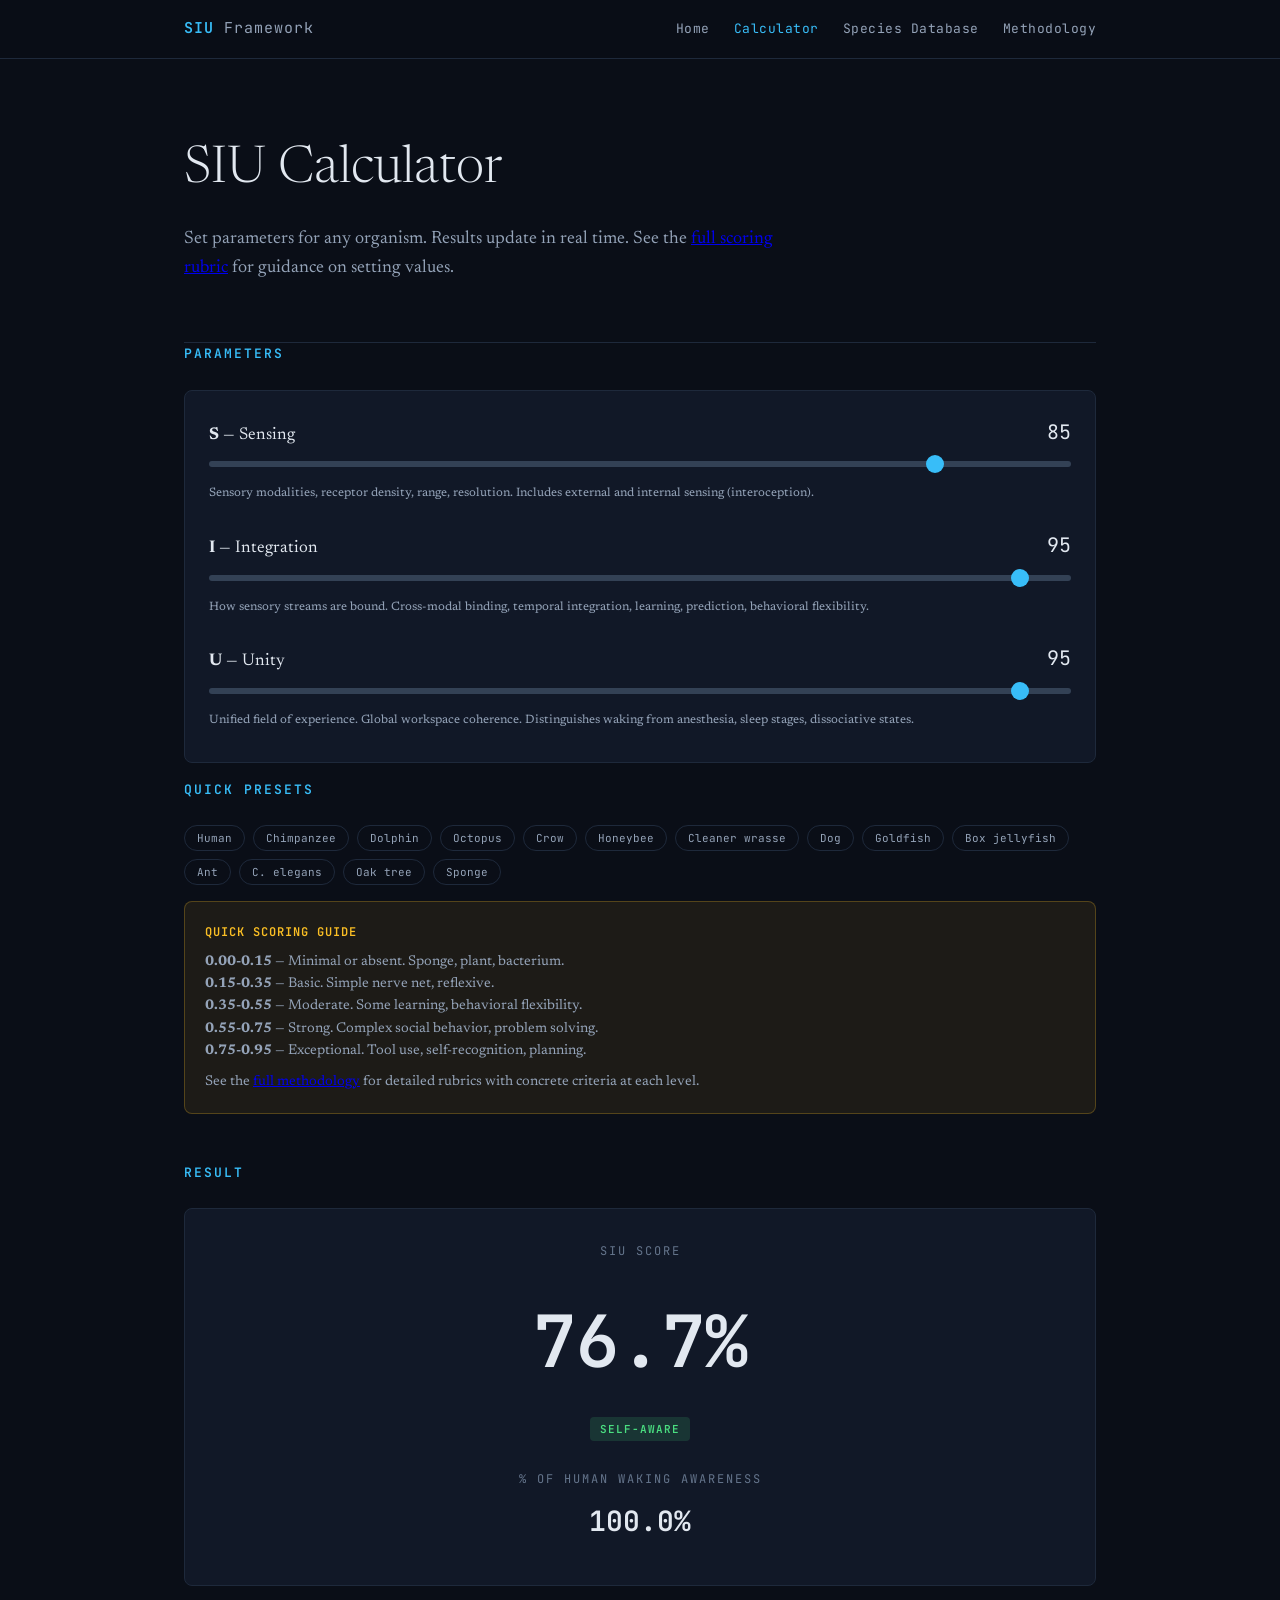
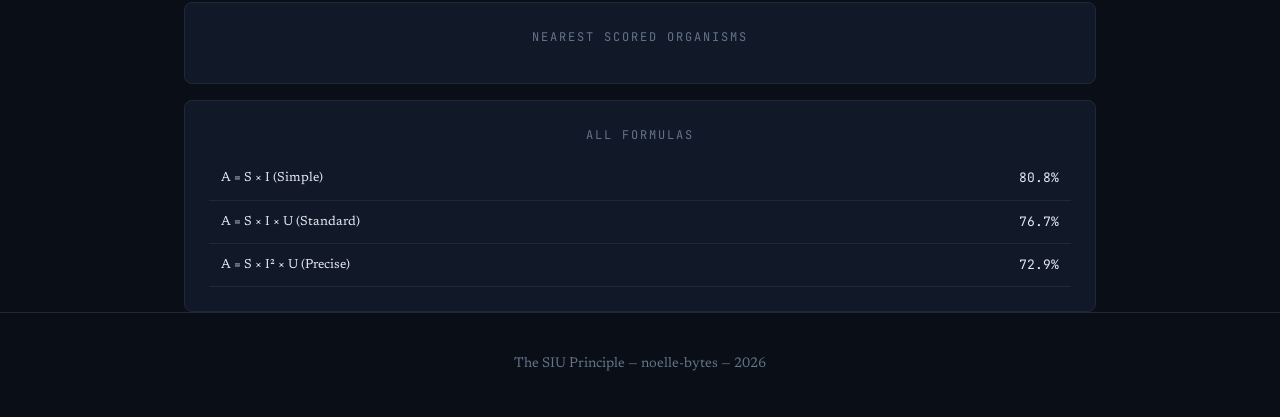
==== calculator.html @ 7f94a989 "Add files via upload" ====
<!DOCTYPE html>
<html lang="en">
<head>
  <meta charset="UTF-8">
  <meta name="viewport" content="width=device-width, initial-scale=1.0">
  <title>SIU Calculator</title>
  <meta name="description" content="Interactive SIU awareness calculator. Set Sensing, Integration, and Unity values to score any organism's awareness.">
  <link rel="stylesheet" href="style.css">
  <link rel="manifest" href="manifest.json">
  <meta name="theme-color" content="#0a0a0f">
  <link rel="apple-touch-icon" href="icons/icon-192.png">
  <meta name="apple-mobile-web-app-capable" content="yes">
</head>
<body>

<nav>
  <div class="container">
    <a href="index.html" class="logo">SIU <span>Framework</span></a>
    <div class="links">
      <a href="index.html">Home</a>
      <a href="calculator.html" class="active">Calculator</a>
      <a href="species.html">Species Database</a>
      <a href="methodology.html">Methodology</a>
    </div>
  </div>
</nav>

<div class="container">

  <div class="hero">
    <h1>SIU Calculator</h1>
    <p class="subtitle">Set parameters for any organism. Results update in real time. See the <a href="methodology.html">full scoring rubric</a> for guidance on setting values.</p>
  </div>

  <div style="display: grid; grid-template-columns: 1fr; gap: 24px;">

    <div>
      <h2>Parameters</h2>
      <div class="card">
        <div style="margin-bottom: 24px;">
          <div style="display: flex; justify-content: space-between; align-items: baseline;">
            <label><strong>S</strong> &mdash; Sensing</label>
            <span style="font-family: var(--mono); font-size: 20px;" id="s-val">85</span>
          </div>
          <input type="range" id="s-slider" min="0" max="100" value="85" style="width:100%; margin-top: 8px;">
          <p style="font-size: 12px; color: var(--text-dim); margin-top: 4px;">Sensory modalities, receptor density, range, resolution. Includes external and internal sensing (interoception).</p>
        </div>

        <div style="margin-bottom: 24px;">
          <div style="display: flex; justify-content: space-between; align-items: baseline;">
            <label><strong>I</strong> &mdash; Integration</label>
            <span style="font-family: var(--mono); font-size: 20px;" id="i-val">95</span>
          </div>
          <input type="range" id="i-slider" min="0" max="100" value="95" style="width:100%; margin-top: 8px;">
          <p style="font-size: 12px; color: var(--text-dim); margin-top: 4px;">How sensory streams are bound. Cross-modal binding, temporal integration, learning, prediction, behavioral flexibility.</p>
        </div>

        <div style="margin-bottom: 8px;">
          <div style="display: flex; justify-content: space-between; align-items: baseline;">
            <label><strong>U</strong> &mdash; Unity</label>
            <span style="font-family: var(--mono); font-size: 20px;" id="u-val">95</span>
          </div>
          <input type="range" id="u-slider" min="0" max="100" value="95" style="width:100%; margin-top: 8px;">
          <p style="font-size: 12px; color: var(--text-dim); margin-top: 4px;">Unified field of experience. Global workspace coherence. Distinguishes waking from anesthesia, sleep stages, dissociative states.</p>
        </div>
      </div>

      <div style="margin-top: 16px;">
        <h2>Quick Presets</h2>
        <div class="filter-row" id="presets"></div>
      </div>

      <div class="caveat" style="margin-top: 16px;">
        <div class="caveat-title">Quick Scoring Guide</div>
        <p><strong>0.00-0.15</strong> &mdash; Minimal or absent. Sponge, plant, bacterium.<br>
        <strong>0.15-0.35</strong> &mdash; Basic. Simple nerve net, reflexive.<br>
        <strong>0.35-0.55</strong> &mdash; Moderate. Some learning, behavioral flexibility.<br>
        <strong>0.55-0.75</strong> &mdash; Strong. Complex social behavior, problem solving.<br>
        <strong>0.75-0.95</strong> &mdash; Exceptional. Tool use, self-recognition, planning.</p>
        <p style="margin-top: 8px;">See the <a href="methodology.html">full methodology</a> for detailed rubrics with concrete criteria at each level.</p>
      </div>
    </div>

    <div style="min-width: 0;">
      <h2>Result</h2>
      <div class="card" style="text-align: center; padding: 32px 24px;">
        <div class="result-label">SIU Score</div>
        <div class="result-big" id="result-score">76.7%</div>
        <div id="result-tier" style="margin: 12px 0 24px;">
          <span class="tier-badge tier-selfaware">Self-Aware</span>
        </div>
        <div class="result-label">% of Human Waking Awareness</div>
        <div style="font-family: var(--mono); font-size: 28px; font-weight: 600; margin: 8px 0;" id="result-pct-human">100.0%</div>
      </div>

      <div class="card" style="margin-top: 16px;">
        <div class="result-label" style="margin-bottom: 12px;">Nearest Scored Organisms</div>
        <div id="nearest-organisms" style="font-size: 14px; color: var(--text-dim);"></div>
      </div>

      <div class="card" style="margin-top: 16px;">
        <div class="result-label" style="margin-bottom: 12px;">All Formulas</div>
        <table id="formula-table" style="font-size: 13px;">
          <tr><td>A = S &times; I (Simple)</td><td class="num" id="f-si">--</td></tr>
          <tr><td>A = S &times; I &times; U (Standard)</td><td class="num" id="f-siu">--</td></tr>
          <tr><td>A = S &times; I&sup2; &times; U (Precise)</td><td class="num" id="f-precise">--</td></tr>
        </table>
      </div>
    </div>
  </div>

</div>

<footer>
  <div class="container">
    <p>The SIU Principle &mdash; noelle-bytes &mdash; 2026</p>
  </div>
</footer>

<script src="species-data.js"></script>
<script>
const H_SIU = 0.85 * 0.95 * 0.95;

const presets = [
  {name: "Human", s:85, i:95, u:95},
  {name: "Chimpanzee", s:80, i:90, u:90},
  {name: "Dolphin", s:75, i:88, u:88},
  {name: "Octopus", s:80, i:72, u:82},
  {name: "Crow", s:70, i:75, u:78},
  {name: "Honeybee", s:70, i:70, u:75},
  {name: "Cleaner wrasse", s:65, i:55, u:58},
  {name: "Dog", s:75, i:72, u:75},
  {name: "Goldfish", s:50, i:38, u:35},
  {name: "Box jellyfish", s:90, i:15, u:25},
  {name: "Ant", s:65, i:70, u:80},
  {name: "C. elegans", s:40, i:50, u:55},
  {name: "Oak tree", s:22, i:5, u:8},
  {name: "Sponge", s:10, i:3, u:5},
];

function getTier(pctHuman) {
  if (pctHuman >= 50) return {name: "Self-Aware", cls: "tier-selfaware"};
  if (pctHuman >= 18) return {name: "Conscious", cls: "tier-conscious"};
  if (pctHuman >= 5) return {name: "Subconscious", cls: "tier-subconscious"};
  if (pctHuman >= 1) return {name: "Reactive", cls: "tier-reactive"};
  return {name: "Minimal", cls: "tier-minimal"};
}

function update() {
  const s = parseInt(document.getElementById('s-slider').value) / 100;
  const i = parseInt(document.getElementById('i-slider').value) / 100;
  const u = parseInt(document.getElementById('u-slider').value) / 100;

  document.getElementById('s-val').textContent = Math.round(s * 100);
  document.getElementById('i-val').textContent = Math.round(i * 100);
  document.getElementById('u-val').textContent = Math.round(u * 100);

  const si = s * i;
  const siu = s * i * u;
  const precise = s * i * i * u;

  const pctHuman = (siu / H_SIU) * 100;

  document.getElementById('result-score').textContent = (siu * 100).toFixed(1) + '%';
  document.getElementById('result-pct-human').textContent = pctHuman.toFixed(1) + '%';

  const tier = getTier(pctHuman);
  document.getElementById('result-tier').innerHTML =
    `<span class="tier-badge ${tier.cls}">${tier.name}</span>`;

  document.getElementById('f-si').textContent = (si * 100).toFixed(1) + '%';
  document.getElementById('f-siu').textContent = (siu * 100).toFixed(1) + '%';
  document.getElementById('f-precise').textContent = (precise * 100).toFixed(1) + '%';

  // Nearest organisms from database
  if (typeof SPECIES !== 'undefined') {
    const scored = SPECIES.map(sp => {
      const spSiu = (sp.S / 100) * (sp.I / 100) * (sp.U / 100);
      return { name: sp.name, siu: spSiu, diff: Math.abs(spSiu - siu) };
    }).sort((a, b) => a.diff - b.diff).slice(0, 5);

    document.getElementById('nearest-organisms').innerHTML = scored.map(sp => {
      const spPct = ((sp.siu / H_SIU) * 100).toFixed(1);
      const spTier = getTier(parseFloat(spPct));
      return `<div style="margin-bottom: 6px;">
        <strong>${sp.name}</strong>
        <span style="float: right; font-family: var(--mono); font-size: 12px;">${spPct}% <span class="tier-badge ${spTier.cls}" style="font-size: 9px; padding: 1px 6px;">${spTier.name}</span></span>
      </div>`;
    }).join('');
  }
}

// Preset buttons
const presetsEl = document.getElementById('presets');
presets.forEach(p => {
  const btn = document.createElement('button');
  btn.className = 'chip';
  btn.textContent = p.name;
  btn.onclick = () => {
    document.getElementById('s-slider').value = p.s;
    document.getElementById('i-slider').value = p.i;
    document.getElementById('u-slider').value = p.u;
    update();
    document.querySelectorAll('.chip').forEach(c => c.classList.remove('active'));
    btn.classList.add('active');
  };
  presetsEl.appendChild(btn);
});

// Listeners
['s-slider', 'i-slider', 'u-slider'].forEach(id => {
  document.getElementById(id).addEventListener('input', () => {
    document.querySelectorAll('.chip').forEach(c => c.classList.remove('active'));
    update();
  });
});

update();
</script>

<script>
if ('serviceWorker' in navigator) {
  navigator.serviceWorker.register('/sw.js')
    .then(() => console.log('SIU offline ready'))
    .catch(err => console.log('SW error:', err));
}
</script>
</body>
</html>
---- style.css ----
@import url('https://fonts.googleapis.com/css2?family=JetBrains+Mono:wght@400;600&family=Newsreader:ital,wght@0,300;0,400;0,600;1,300;1,400&display=swap');

:root {
  --bg: #0a0e17;
  --bg-card: #111827;
  --bg-card-hover: #1a2332;
  --border: #1e293b;
  --border-accent: #334155;
  --text: #e2e8f0;
  --text-dim: #94a3b8;
  --text-muted: #64748b;
  --accent: #38bdf8;
  --accent-dim: #0c4a6e;
  --tier-selfaware: #4ade80;
  --tier-conscious: #a3e635;
  --tier-subconscious: #fbbf24;
  --tier-reactive: #fb923c;
  --tier-minimal: #f87171;
  --mono: 'JetBrains Mono', monospace;
  --serif: 'Newsreader', Georgia, serif;
}

* { margin: 0; padding: 0; box-sizing: border-box; }

body {
  background: var(--bg);
  color: var(--text);
  font-family: var(--serif);
  font-size: 17px;
  line-height: 1.7;
  min-height: 100vh;
}

.container { max-width: 960px; margin: 0 auto; padding: 0 24px; }
.wide-container { max-width: 1200px; margin: 0 auto; padding: 0 24px; }

/* NAV */
nav {
  border-bottom: 1px solid var(--border);
  padding: 16px 0;
  position: sticky; top: 0;
  background: rgba(10, 14, 23, 0.92);
  backdrop-filter: blur(12px);
  z-index: 100;
}
nav .container {
  display: flex; align-items: center; justify-content: space-between;
  flex-wrap: wrap; gap: 12px;
}
nav .logo {
  font-family: var(--mono); font-size: 15px; font-weight: 600;
  color: var(--accent); text-decoration: none; letter-spacing: 1px;
}
nav .logo span { color: var(--text-dim); font-weight: 400; }
nav .links { display: flex; gap: 24px; flex-wrap: wrap; }
nav .links a {
  font-family: var(--mono); font-size: 13px; color: var(--text-dim);
  text-decoration: none; letter-spacing: 0.5px;
  transition: color 0.2s;
}
nav .links a:hover, nav .links a.active { color: var(--accent); }

/* HERO */
.hero {
  padding: 80px 0 60px;
  border-bottom: 1px solid var(--border);
}
.hero h1 {
  font-family: var(--serif); font-size: clamp(32px, 5vw, 52px);
  font-weight: 300; line-height: 1.2; margin-bottom: 24px;
  color: var(--text);
}
.hero h1 em { font-style: italic; color: var(--accent); font-weight: 400; }
.hero .subtitle {
  font-size: 18px; color: var(--text-dim); max-width: 600px;
  line-height: 1.6;
}

/* SECTIONS */
section { padding: 60px 0; border-bottom: 1px solid var(--border); }
section:last-of-type { border-bottom: none; }
h2 {
  font-family: var(--mono); font-size: 13px; font-weight: 600;
  text-transform: uppercase; letter-spacing: 2px;
  color: var(--accent); margin-bottom: 24px;
}
h3 {
  font-family: var(--serif); font-size: 24px; font-weight: 400;
  margin-bottom: 16px;
}

/* CARDS */
.card {
  background: var(--bg-card); border: 1px solid var(--border);
  border-radius: 8px; padding: 24px;
  transition: border-color 0.2s, background 0.2s;
}
.card:hover { border-color: var(--border-accent); background: var(--bg-card-hover); }

.card-grid {
  display: grid; grid-template-columns: repeat(auto-fit, minmax(280px, 1fr));
  gap: 16px;
}

/* FORMULA DISPLAY */
.formula-display {
  font-family: var(--mono); font-size: clamp(20px, 4vw, 36px);
  text-align: center; padding: 32px;
  background: var(--bg-card); border: 1px solid var(--border);
  border-radius: 8px; margin: 24px 0;
  color: var(--accent); letter-spacing: 2px;
}

/* TIER BADGES */
.tier-badge {
  display: inline-block; padding: 3px 10px; border-radius: 4px;
  font-family: var(--mono); font-size: 11px; font-weight: 600;
  text-transform: uppercase; letter-spacing: 1px;
}
.tier-selfaware { background: rgba(74,222,128,0.15); color: var(--tier-selfaware); }
.tier-conscious { background: rgba(163,230,53,0.15); color: var(--tier-conscious); }
.tier-subconscious { background: rgba(251,191,36,0.15); color: var(--tier-subconscious); }
.tier-reactive { background: rgba(251,146,60,0.15); color: var(--tier-reactive); }
.tier-minimal { background: rgba(248,113,113,0.15); color: var(--tier-minimal); }

/* TABLES */
table {
  width: 100%; border-collapse: collapse;
  font-size: 14px;
}
th {
  font-family: var(--mono); font-size: 11px; font-weight: 600;
  text-transform: uppercase; letter-spacing: 1px;
  color: var(--text-muted); text-align: left;
  padding: 10px 12px; border-bottom: 2px solid var(--border-accent);
  position: sticky; top: 60px; background: var(--bg);
}
td {
  padding: 10px 12px; border-bottom: 1px solid var(--border);
  vertical-align: middle;
}
tr:hover td { background: rgba(56, 189, 248, 0.03); }
.num { font-family: var(--mono); font-size: 13px; text-align: right; }

/* INPUTS */
input[type="range"] {
  -webkit-appearance: none; width: 100%; height: 6px;
  background: var(--border-accent); border-radius: 3px; outline: none;
}
input[type="range"]::-webkit-slider-thumb {
  -webkit-appearance: none; width: 18px; height: 18px;
  background: var(--accent); border-radius: 50%; cursor: pointer;
}
input[type="range"]::-moz-range-thumb {
  width: 18px; height: 18px;
  background: var(--accent); border-radius: 50%; cursor: pointer; border: none;
}
.slider-row {
  display: flex; align-items: center; gap: 16px; margin-bottom: 20px;
}
.slider-label {
  font-family: var(--mono); font-size: 14px; font-weight: 600;
  min-width: 24px; color: var(--accent);
}
.slider-value {
  font-family: var(--mono); font-size: 18px; font-weight: 600;
  min-width: 48px; text-align: right; color: var(--text);
}
.slider-desc {
  font-size: 13px; color: var(--text-dim); margin-top: -12px;
  margin-bottom: 20px; padding-left: 40px;
}

/* RESULTS */
.result-big {
  font-family: var(--mono); font-size: clamp(40px, 8vw, 72px);
  font-weight: 600; text-align: center;
  margin: 20px 0 8px;
}
.result-label {
  font-family: var(--mono); font-size: 12px; text-align: center;
  color: var(--text-muted); text-transform: uppercase; letter-spacing: 2px;
}

/* SEARCH */
.search-box {
  width: 100%; padding: 12px 16px;
  background: var(--bg-card); border: 1px solid var(--border);
  border-radius: 6px; color: var(--text);
  font-family: var(--mono); font-size: 14px;
  outline: none; transition: border-color 0.2s;
}
.search-box:focus { border-color: var(--accent); }
.search-box::placeholder { color: var(--text-muted); }

/* FILTER CHIPS */
.filter-row { display: flex; gap: 8px; flex-wrap: wrap; margin: 16px 0; }
.chip {
  font-family: var(--mono); font-size: 11px; padding: 5px 12px;
  border: 1px solid var(--border); border-radius: 20px;
  color: var(--text-dim); cursor: pointer;
  transition: all 0.2s; background: transparent;
}
.chip:hover { border-color: var(--accent); color: var(--accent); }
.chip.active { background: var(--accent-dim); border-color: var(--accent); color: var(--accent); }

/* CAVEAT BOX */
.caveat {
  background: rgba(251, 191, 36, 0.08);
  border: 1px solid rgba(251, 191, 36, 0.25);
  border-radius: 8px; padding: 20px;
  margin: 24px 0;
}
.caveat-title {
  font-family: var(--mono); font-size: 12px; font-weight: 600;
  color: #fbbf24; text-transform: uppercase; letter-spacing: 1px;
  margin-bottom: 8px;
}
.caveat p { font-size: 14px; color: var(--text-dim); line-height: 1.6; }

/* PREDICTION BADGE */
.prediction-badge {
  display: inline-block; padding: 2px 8px; border-radius: 3px;
  font-family: var(--mono); font-size: 10px; font-weight: 600;
  background: rgba(56, 189, 248, 0.15); color: var(--accent);
  text-transform: uppercase; letter-spacing: 1px;
}

/* FOOTER */
footer {
  border-top: 1px solid var(--border); padding: 40px 0;
  text-align: center; color: var(--text-muted);
  font-size: 14px;
}
footer a { color: var(--accent); text-decoration: none; }

/* RESPONSIVE */
@media (max-width: 640px) {
  .hero { padding: 48px 0 36px; }
  section { padding: 36px 0; }
  nav .links { gap: 16px; }
  .slider-row { flex-wrap: wrap; }
  .calc-grid { grid-template-columns: 1fr !important; }
}
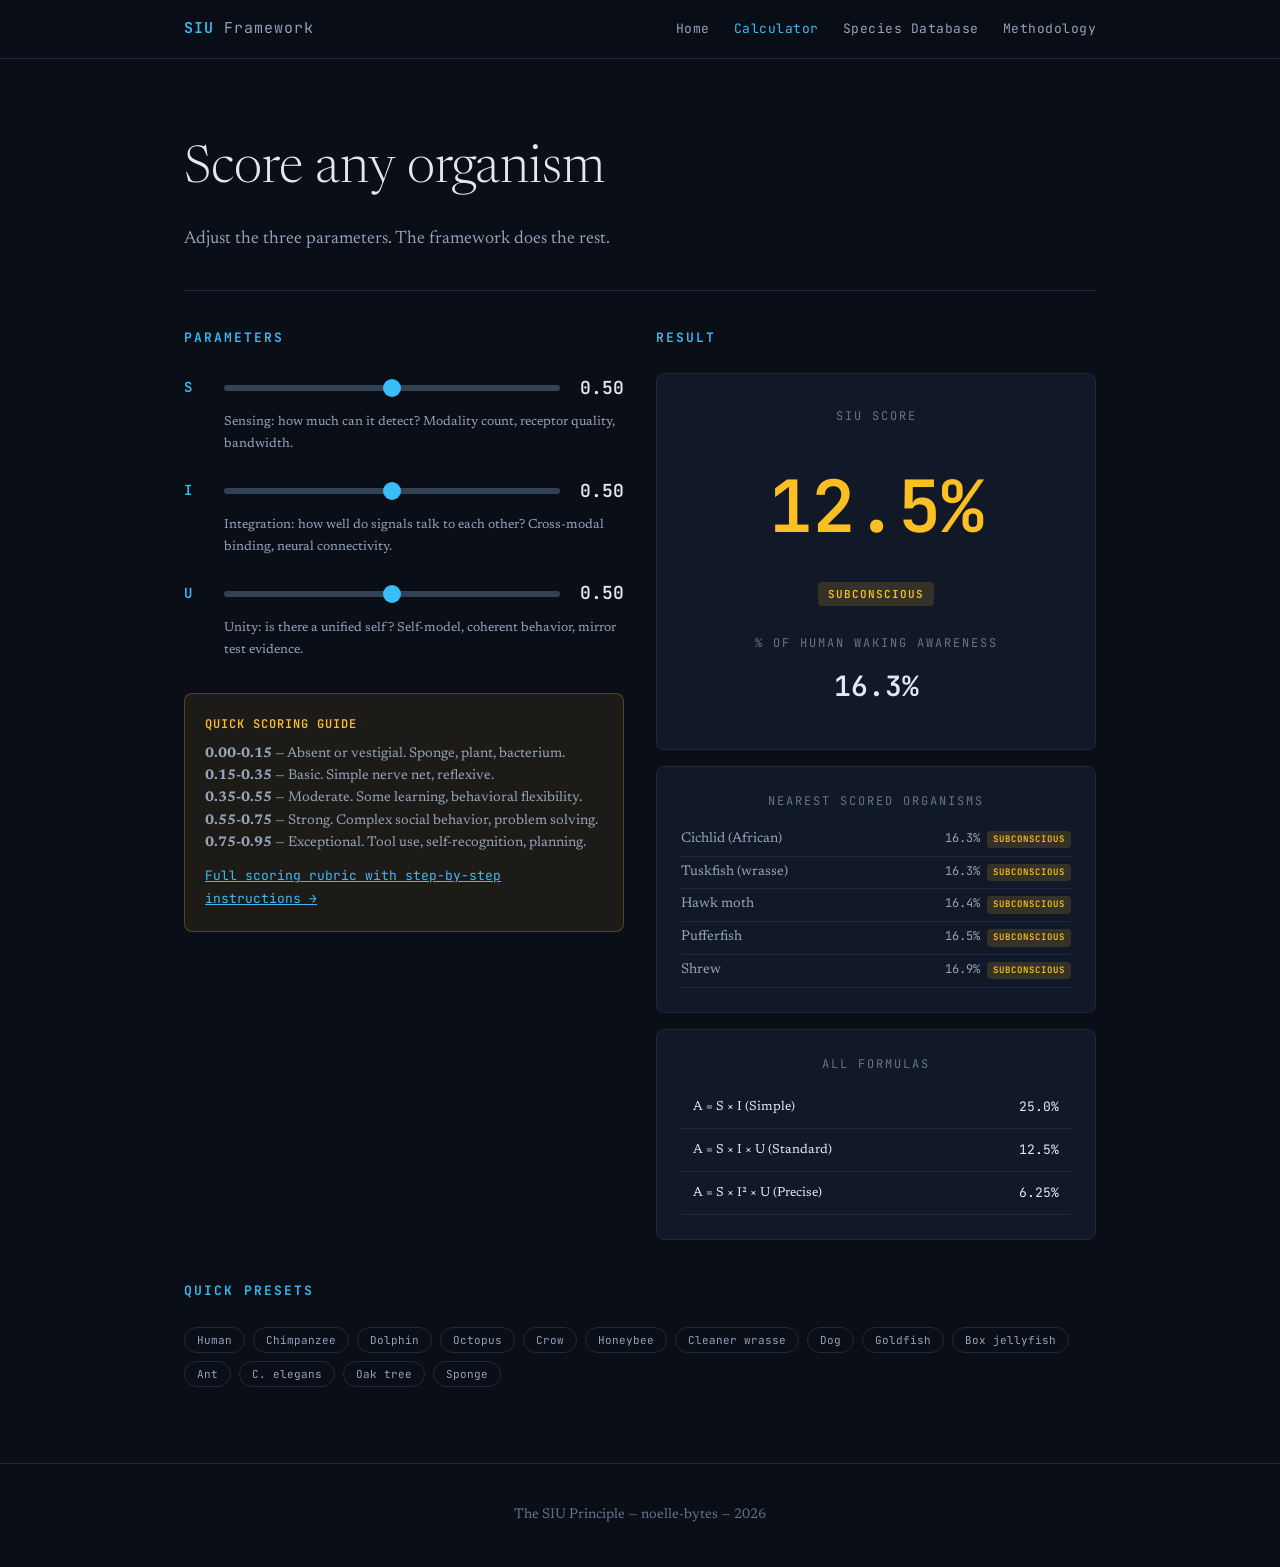
==== commit 728e0bf7: "Add files via upload" ====
--- a/calculator.html
+++ b/calculator.html
@@ -3,12 +3,12 @@
 <head>
   <meta charset="UTF-8">
   <meta name="viewport" content="width=device-width, initial-scale=1.0">
-  <title>SIU Calculator</title>
-  <meta name="description" content="Interactive SIU awareness calculator. Set Sensing, Integration, and Unity values to score any organism's awareness.">
+  <title>SIU Calculator - Score Any Organism</title>
+  <meta name="description" content="Interactive calculator for the SIU awareness framework. Score any organism's awareness using Sensing, Integration, and Unity.">
   <link rel="stylesheet" href="style.css">
   <link rel="manifest" href="manifest.json">
   <meta name="theme-color" content="#0a0a0f">
-  <link rel="apple-touch-icon" href="icons/icon-192.png">
+  <link rel="apple-touch-icon" href="icon-192.png">
   <meta name="apple-mobile-web-app-capable" content="yes">
 </head>
 <body>
@@ -27,87 +27,83 @@
 
 <div class="container">
 
-  <div class="hero">
-    <h1>SIU Calculator</h1>
-    <p class="subtitle">Set parameters for any organism. Results update in real time. See the <a href="methodology.html">full scoring rubric</a> for guidance on setting values.</p>
+  <div class="hero" style="padding-bottom: 36px">
+    <h1>Score any organism</h1>
+    <p class="subtitle">Adjust the three parameters. The framework does the rest.</p>
   </div>
 
-  <div style="display: grid; grid-template-columns: 1fr; gap: 24px;">
-
-    <div>
-      <h2>Parameters</h2>
-      <div class="card">
-        <div style="margin-bottom: 24px;">
-          <div style="display: flex; justify-content: space-between; align-items: baseline;">
-            <label><strong>S</strong> &mdash; Sensing</label>
-            <span style="font-family: var(--mono); font-size: 20px;" id="s-val">85</span>
+  <section style="padding-top: 36px">
+
+    <div style="display: grid; grid-template-columns: 1fr 1fr; gap: 32px;" class="calc-grid">
+      <div style="min-width: 0;">
+        <h2>Parameters</h2>
+
+        <div class="slider-row">
+          <span class="slider-label">S</span>
+          <input type="range" id="s-slider" min="0" max="100" value="50">
+          <span class="slider-value" id="s-value">0.50</span>
+        </div>
+        <p class="slider-desc">Sensing: how much can it detect? Modality count, receptor quality, bandwidth.</p>
+
+        <div class="slider-row">
+          <span class="slider-label">I</span>
+          <input type="range" id="i-slider" min="0" max="100" value="50">
+          <span class="slider-value" id="i-value">0.50</span>
+        </div>
+        <p class="slider-desc">Integration: how well do signals talk to each other? Cross-modal binding, neural connectivity.</p>
+
+        <div class="slider-row">
+          <span class="slider-label">U</span>
+          <input type="range" id="u-slider" min="0" max="100" value="50">
+          <span class="slider-value" id="u-value">0.50</span>
+        </div>
+        <p class="slider-desc">Unity: is there a unified self? Self-model, coherent behavior, mirror test evidence.</p>
+
+        <div class="caveat" style="margin-top: 32px">
+          <div class="caveat-title">Quick Scoring Guide</div>
+          <p><strong>0.00-0.15</strong> &mdash; Absent or vestigial. Sponge, plant, bacterium.<br>
+          <strong>0.15-0.35</strong> &mdash; Basic. Simple nerve net, reflexive.<br>
+          <strong>0.35-0.55</strong> &mdash; Moderate. Some learning, behavioral flexibility.<br>
+          <strong>0.55-0.75</strong> &mdash; Strong. Complex social behavior, problem solving.<br>
+          <strong>0.75-0.95</strong> &mdash; Exceptional. Tool use, self-recognition, planning.</p>
+          <p style="margin-top: 12px;"><a href="methodology.html" style="color: var(--accent); font-family: var(--mono); font-size: 13px;">Full scoring rubric with step-by-step instructions &rarr;</a></p>
+        </div>
+      </div>
+
+      <div style="min-width: 0;">
+        <h2>Result</h2>
+        <div class="card" style="text-align: center; padding: 32px 24px;">
+          <div class="result-label">SIU Score</div>
+          <div class="result-big" id="result-score">12.5%</div>
+          <div id="result-tier" style="margin: 12px 0 24px;">
+            <span class="tier-badge tier-subconscious">Subconscious</span>
           </div>
-          <input type="range" id="s-slider" min="0" max="100" value="85" style="width:100%; margin-top: 8px;">
-          <p style="font-size: 12px; color: var(--text-dim); margin-top: 4px;">Sensory modalities, receptor density, range, resolution. Includes external and internal sensing (interoception).</p>
-        </div>
-
-        <div style="margin-bottom: 24px;">
-          <div style="display: flex; justify-content: space-between; align-items: baseline;">
-            <label><strong>I</strong> &mdash; Integration</label>
-            <span style="font-family: var(--mono); font-size: 20px;" id="i-val">95</span>
-          </div>
-          <input type="range" id="i-slider" min="0" max="100" value="95" style="width:100%; margin-top: 8px;">
-          <p style="font-size: 12px; color: var(--text-dim); margin-top: 4px;">How sensory streams are bound. Cross-modal binding, temporal integration, learning, prediction, behavioral flexibility.</p>
-        </div>
-
-        <div style="margin-bottom: 8px;">
-          <div style="display: flex; justify-content: space-between; align-items: baseline;">
-            <label><strong>U</strong> &mdash; Unity</label>
-            <span style="font-family: var(--mono); font-size: 20px;" id="u-val">95</span>
-          </div>
-          <input type="range" id="u-slider" min="0" max="100" value="95" style="width:100%; margin-top: 8px;">
-          <p style="font-size: 12px; color: var(--text-dim); margin-top: 4px;">Unified field of experience. Global workspace coherence. Distinguishes waking from anesthesia, sleep stages, dissociative states.</p>
-        </div>
-      </div>
-
-      <div style="margin-top: 16px;">
-        <h2>Quick Presets</h2>
-        <div class="filter-row" id="presets"></div>
-      </div>
-
-      <div class="caveat" style="margin-top: 16px;">
-        <div class="caveat-title">Quick Scoring Guide</div>
-        <p><strong>0.00-0.15</strong> &mdash; Minimal or absent. Sponge, plant, bacterium.<br>
-        <strong>0.15-0.35</strong> &mdash; Basic. Simple nerve net, reflexive.<br>
-        <strong>0.35-0.55</strong> &mdash; Moderate. Some learning, behavioral flexibility.<br>
-        <strong>0.55-0.75</strong> &mdash; Strong. Complex social behavior, problem solving.<br>
-        <strong>0.75-0.95</strong> &mdash; Exceptional. Tool use, self-recognition, planning.</p>
-        <p style="margin-top: 8px;">See the <a href="methodology.html">full methodology</a> for detailed rubrics with concrete criteria at each level.</p>
+          <div class="result-label">% of Human Waking Awareness</div>
+          <div style="font-family: var(--mono); font-size: 28px; font-weight: 600; margin: 8px 0;" id="result-pct-human">16.3%</div>
+        </div>
+
+        <div class="card" style="margin-top: 16px;">
+          <div class="result-label" style="margin-bottom: 12px;">Nearest Scored Organisms</div>
+          <div id="nearest-organisms" style="font-size: 14px; color: var(--text-dim);"></div>
+        </div>
+
+        <div class="card" style="margin-top: 16px;">
+          <div class="result-label" style="margin-bottom: 12px;">All Formulas</div>
+          <table id="formula-table" style="font-size: 13px;">
+            <tr><td>A = S &times; I (Simple)</td><td class="num" id="f-si">--</td></tr>
+            <tr><td>A = S &times; I &times; U (Standard)</td><td class="num" id="f-siu">--</td></tr>
+            <tr><td>A = S &times; I&sup2; &times; U (Precise)</td><td class="num" id="f-precise">--</td></tr>
+          </table>
+        </div>
       </div>
     </div>
 
-    <div style="min-width: 0;">
-      <h2>Result</h2>
-      <div class="card" style="text-align: center; padding: 32px 24px;">
-        <div class="result-label">SIU Score</div>
-        <div class="result-big" id="result-score">76.7%</div>
-        <div id="result-tier" style="margin: 12px 0 24px;">
-          <span class="tier-badge tier-selfaware">Self-Aware</span>
-        </div>
-        <div class="result-label">% of Human Waking Awareness</div>
-        <div style="font-family: var(--mono); font-size: 28px; font-weight: 600; margin: 8px 0;" id="result-pct-human">100.0%</div>
-      </div>
-
-      <div class="card" style="margin-top: 16px;">
-        <div class="result-label" style="margin-bottom: 12px;">Nearest Scored Organisms</div>
-        <div id="nearest-organisms" style="font-size: 14px; color: var(--text-dim);"></div>
-      </div>
-
-      <div class="card" style="margin-top: 16px;">
-        <div class="result-label" style="margin-bottom: 12px;">All Formulas</div>
-        <table id="formula-table" style="font-size: 13px;">
-          <tr><td>A = S &times; I (Simple)</td><td class="num" id="f-si">--</td></tr>
-          <tr><td>A = S &times; I &times; U (Standard)</td><td class="num" id="f-siu">--</td></tr>
-          <tr><td>A = S &times; I&sup2; &times; U (Precise)</td><td class="num" id="f-precise">--</td></tr>
-        </table>
-      </div>
+    <div style="margin-top: 40px">
+      <h2>Quick Presets</h2>
+      <div class="filter-row" id="presets"></div>
     </div>
-  </div>
+
+  </section>
 
 </div>
 
@@ -151,43 +147,41 @@
   const i = parseInt(document.getElementById('i-slider').value) / 100;
   const u = parseInt(document.getElementById('u-slider').value) / 100;
 
-  document.getElementById('s-val').textContent = Math.round(s * 100);
-  document.getElementById('i-val').textContent = Math.round(i * 100);
-  document.getElementById('u-val').textContent = Math.round(u * 100);
-
-  const si = s * i;
+  document.getElementById('s-value').textContent = s.toFixed(2);
+  document.getElementById('i-value').textContent = i.toFixed(2);
+  document.getElementById('u-value').textContent = u.toFixed(2);
+
   const siu = s * i * u;
-  const precise = s * i * i * u;
-
   const pctHuman = (siu / H_SIU) * 100;
+  const tier = getTier(pctHuman);
 
   document.getElementById('result-score').textContent = (siu * 100).toFixed(1) + '%';
-  document.getElementById('result-pct-human').textContent = pctHuman.toFixed(1) + '%';
-
-  const tier = getTier(pctHuman);
+  document.getElementById('result-score').style.color =
+    `var(--${tier.cls.replace('tier-', 'tier-')})`;
   document.getElementById('result-tier').innerHTML =
     `<span class="tier-badge ${tier.cls}">${tier.name}</span>`;
-
-  document.getElementById('f-si').textContent = (si * 100).toFixed(1) + '%';
+  document.getElementById('result-pct-human').textContent = pctHuman.toFixed(1) + '%';
+
+  // Formula variants
+  document.getElementById('f-si').textContent = (s * i * 100).toFixed(1) + '%';
   document.getElementById('f-siu').textContent = (siu * 100).toFixed(1) + '%';
-  document.getElementById('f-precise').textContent = (precise * 100).toFixed(1) + '%';
-
-  // Nearest organisms from database
-  if (typeof SPECIES !== 'undefined') {
-    const scored = SPECIES.map(sp => {
-      const spSiu = (sp.S / 100) * (sp.I / 100) * (sp.U / 100);
-      return { name: sp.name, siu: spSiu, diff: Math.abs(spSiu - siu) };
-    }).sort((a, b) => a.diff - b.diff).slice(0, 5);
-
-    document.getElementById('nearest-organisms').innerHTML = scored.map(sp => {
-      const spPct = ((sp.siu / H_SIU) * 100).toFixed(1);
-      const spTier = getTier(parseFloat(spPct));
-      return `<div style="margin-bottom: 6px;">
-        <strong>${sp.name}</strong>
-        <span style="float: right; font-family: var(--mono); font-size: 12px;">${spPct}% <span class="tier-badge ${spTier.cls}" style="font-size: 9px; padding: 1px 6px;">${spTier.name}</span></span>
-      </div>`;
-    }).join('');
-  }
+  document.getElementById('f-precise').textContent = (s * i * i * u * 100).toFixed(2) + '%';
+
+  // Nearest organisms
+  const scored = SPECIES_DB.map(sp => ({
+    name: sp.name,
+    siu: sp.S * sp.I * sp.U,
+    dist: Math.abs(sp.S * sp.I * sp.U - siu)
+  })).sort((a, b) => a.dist - b.dist).slice(0, 5);
+
+  document.getElementById('nearest-organisms').innerHTML = scored.map(sp => {
+    const spPct = (sp.siu / H_SIU * 100).toFixed(1);
+    const spTier = getTier(sp.siu / H_SIU * 100);
+    return `<div style="display: flex; justify-content: space-between; padding: 4px 0; border-bottom: 1px solid var(--border);">
+      <span>${sp.name}</span>
+      <span style="font-family: var(--mono); font-size: 12px;">${spPct}% <span class="tier-badge ${spTier.cls}" style="font-size: 9px; padding: 1px 6px;">${spTier.name}</span></span>
+    </div>`;
+  }).join('');
 }
 
 // Preset buttons
@@ -217,7 +211,6 @@
 
 update();
 </script>
-
 <script>
 if ('serviceWorker' in navigator) {
   navigator.serviceWorker.register('/sw.js')
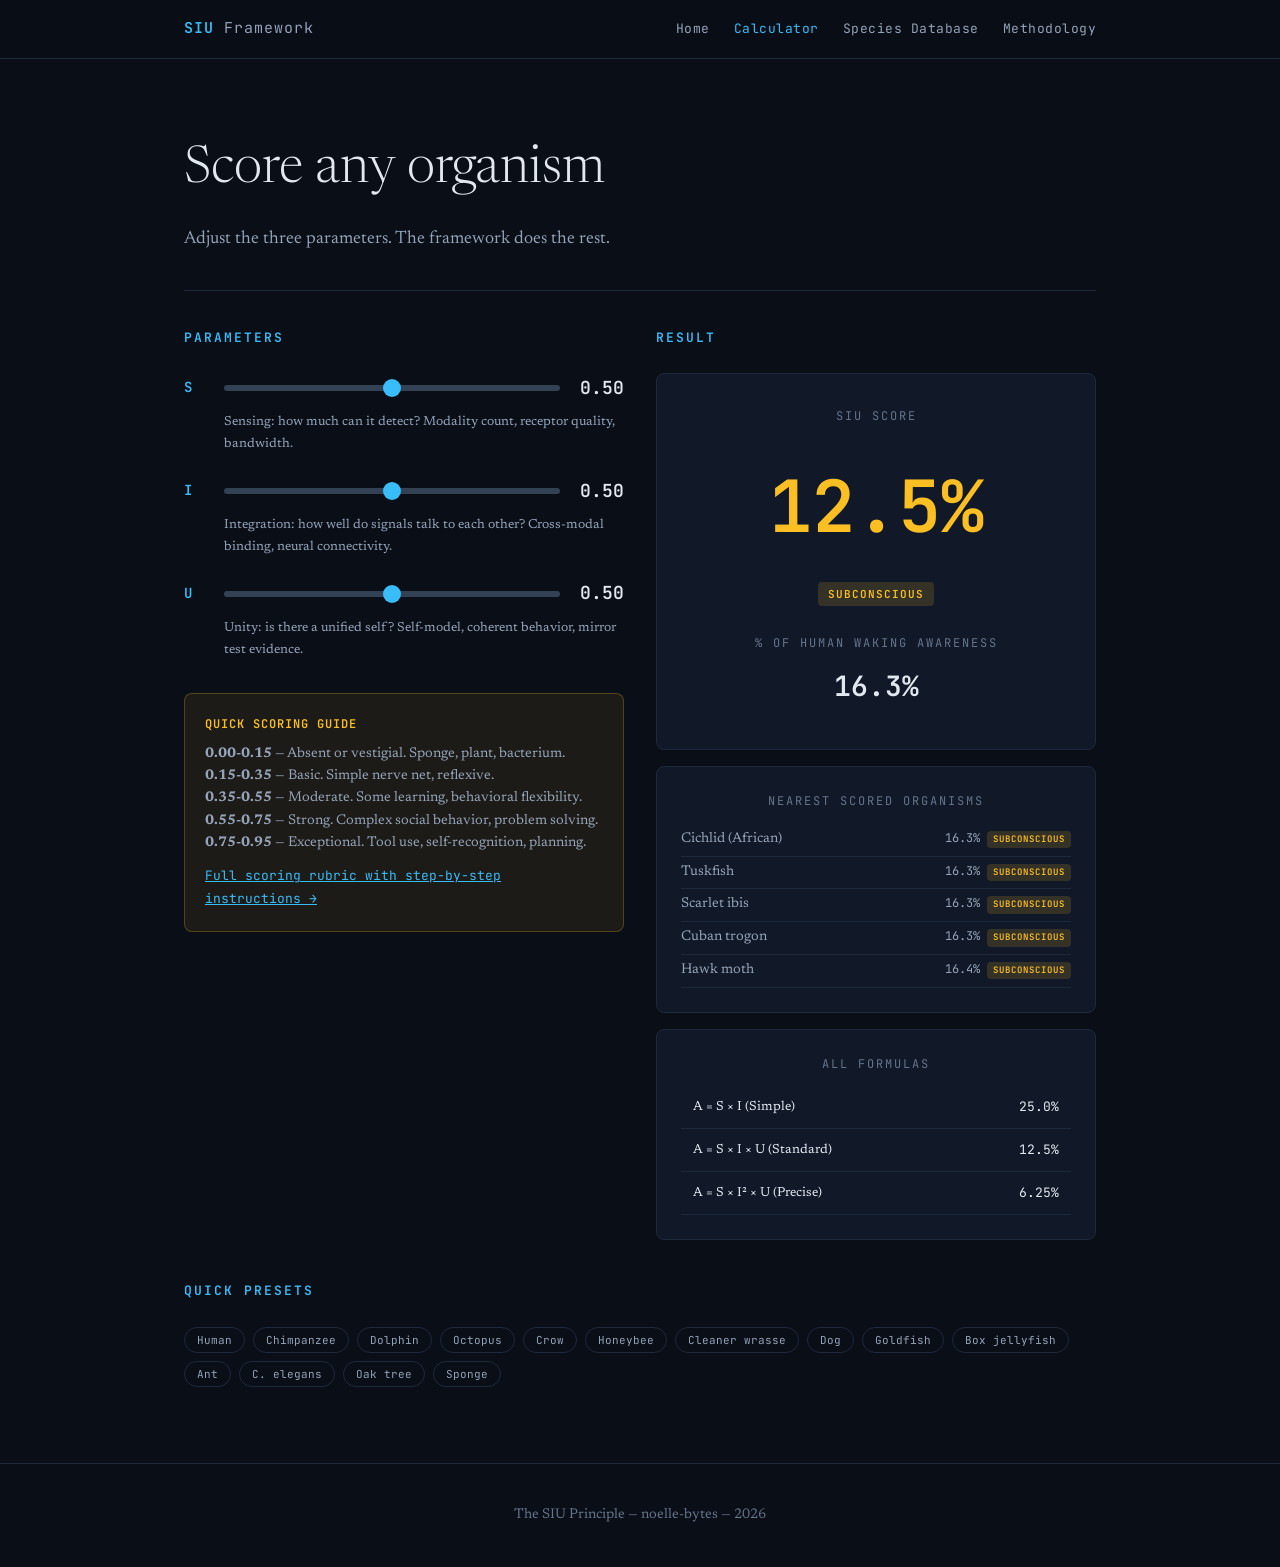
==== commit f2733f98: "Add files via upload" ====
--- a/calculator.html
+++ b/calculator.html
@@ -6,10 +6,6 @@
   <title>SIU Calculator - Score Any Organism</title>
   <meta name="description" content="Interactive calculator for the SIU awareness framework. Score any organism's awareness using Sensing, Integration, and Unity.">
   <link rel="stylesheet" href="style.css">
-  <link rel="manifest" href="manifest.json">
-  <meta name="theme-color" content="#0a0a0f">
-  <link rel="apple-touch-icon" href="icon-192.png">
-  <meta name="apple-mobile-web-app-capable" content="yes">
 </head>
 <body>
 
@@ -211,12 +207,5 @@
 
 update();
 </script>
-<script>
-if ('serviceWorker' in navigator) {
-  navigator.serviceWorker.register('/sw.js')
-    .then(() => console.log('SIU offline ready'))
-    .catch(err => console.log('SW error:', err));
-}
-</script>
 </body>
 </html>
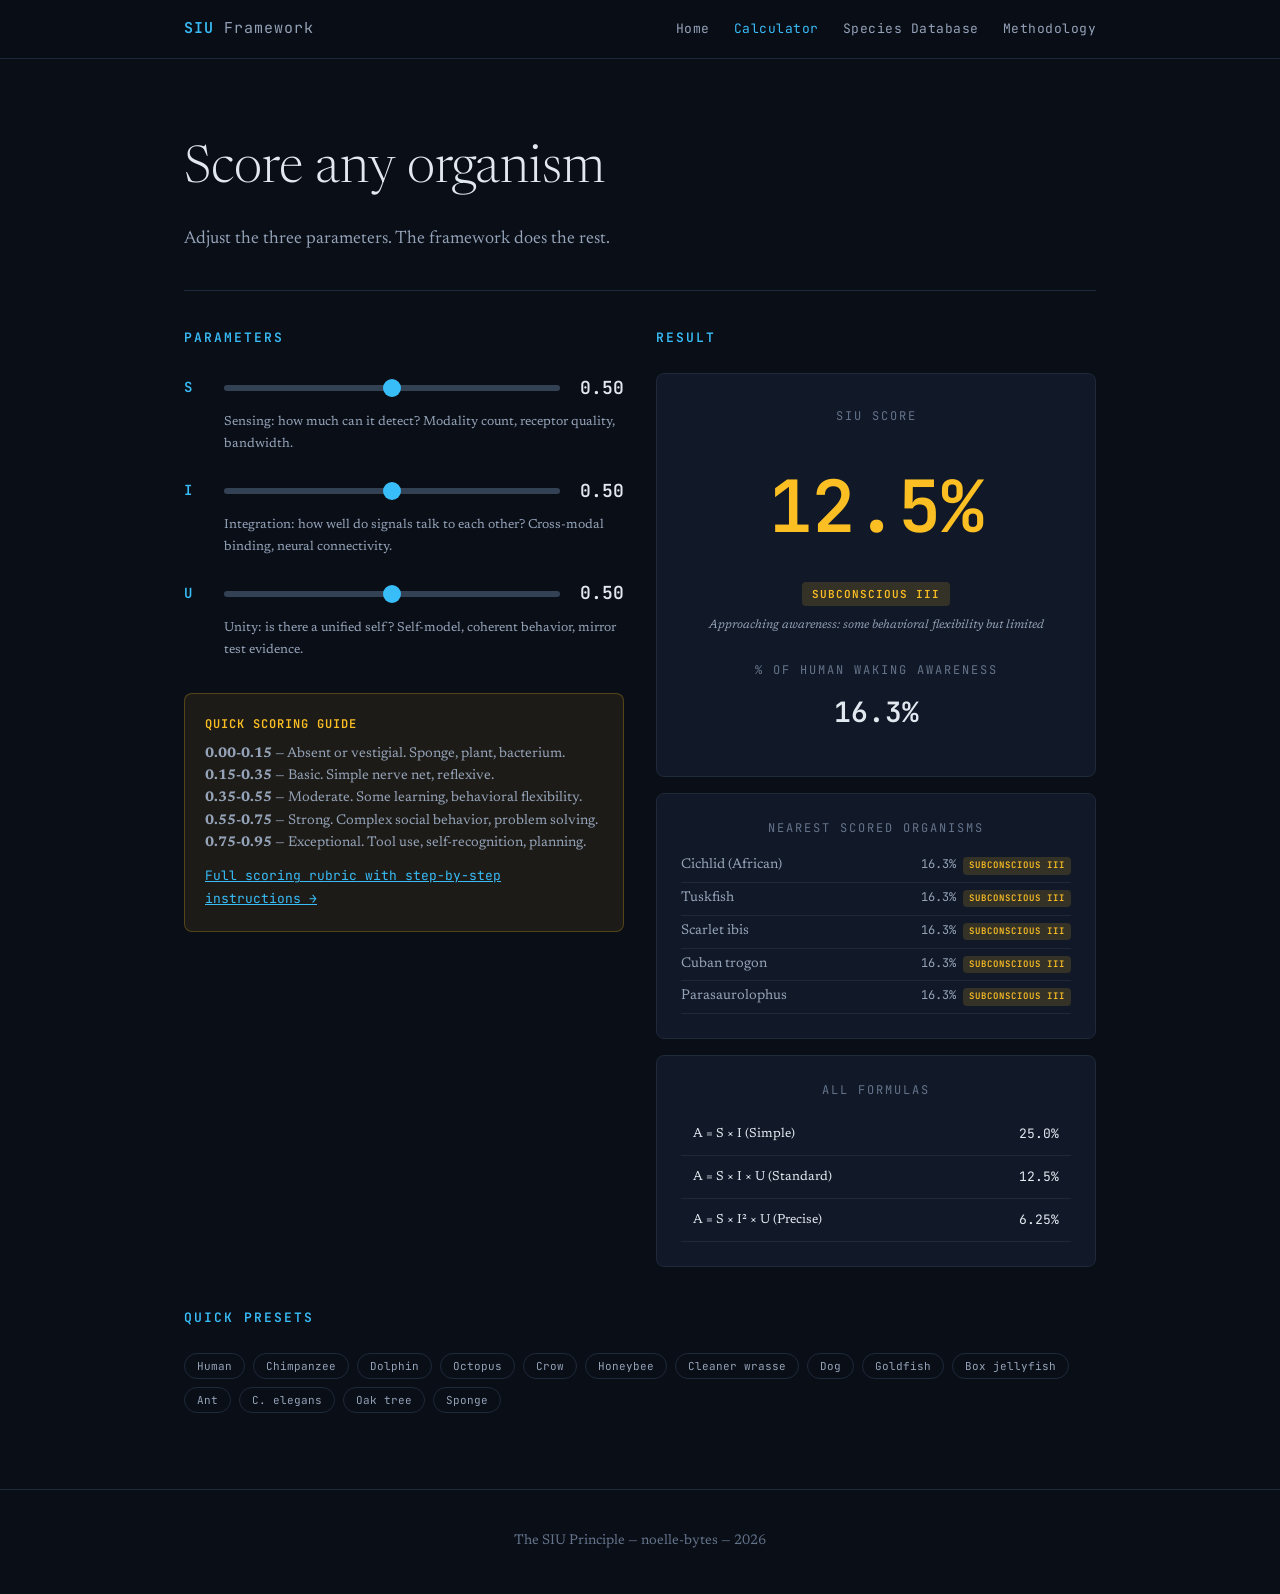
==== commit bae8cb56: "Add files via upload" ====
--- a/calculator.html
+++ b/calculator.html
@@ -2,6 +2,9 @@
 <html lang="en">
 <head>
   <meta charset="UTF-8">
+  <link rel="manifest" href="manifest.json">
+  <meta name="theme-color" content="#38bdf8">
+  <link rel="apple-touch-icon" href="icon-192.png">
   <meta name="viewport" content="width=device-width, initial-scale=1.0">
   <title>SIU Calculator - Score Any Organism</title>
   <meta name="description" content="Interactive calculator for the SIU awareness framework. Score any organism's awareness using Sensing, Integration, and Unity.">
@@ -131,11 +134,17 @@
 ];
 
 function getTier(pctHuman) {
-  if (pctHuman >= 50) return {name: "Self-Aware", cls: "tier-selfaware"};
-  if (pctHuman >= 18) return {name: "Conscious", cls: "tier-conscious"};
-  if (pctHuman >= 5) return {name: "Subconscious", cls: "tier-subconscious"};
-  if (pctHuman >= 1) return {name: "Reactive", cls: "tier-reactive"};
-  return {name: "Minimal", cls: "tier-minimal"};
+  if (pctHuman >= 80) return {name: "Self-Aware III", cls: "tier-selfaware", sub: "Recursive: metacognition, language/symbols, cultural accumulation"};
+  if (pctHuman >= 65) return {name: "Self-Aware II", cls: "tier-selfaware", sub: "Social self: theory of mind, empathy, complex deception, cultural traditions"};
+  if (pctHuman >= 50) return {name: "Self-Aware I", cls: "tier-selfaware", sub: "Self-model: mirror recognition, contingency testing, individual identity"};
+  if (pctHuman >= 35) return {name: "Conscious III", cls: "tier-conscious", sub: "Planning: tool use, cooperative strategy, cultural transmission"};
+  if (pctHuman >= 25) return {name: "Conscious II", cls: "tier-conscious", sub: "Flexible: problem solving, individual recognition, social learning, strategy adjustment"};
+  if (pctHuman >= 18) return {name: "Conscious I", cls: "tier-conscious", sub: "Aware: basic learning, conditioning, spatial memory, preferences, habitual but flexible"};
+  if (pctHuman >= 14) return {name: "Subconscious III", cls: "tier-subconscious", sub: "Approaching awareness: some behavioral flexibility but limited"};
+  if (pctHuman >= 9) return {name: "Subconscious II", cls: "tier-subconscious", sub: "Routine: conditioned responses, basic spatial memory, habitual"};
+  if (pctHuman >= 5) return {name: "Subconscious I", cls: "tier-subconscious", sub: "Sleepwalker: simple habituation, minimal learning, reactive with slight flexibility"};
+  if (pctHuman >= 1) return {name: "Reactive", cls: "tier-reactive", sub: "Responds to stimuli but no evidence of learning or adjustment"};
+  return {name: "Minimal", cls: "tier-minimal", sub: "No nervous system or equivalent"};
 }
 
 function update() {
@@ -155,7 +164,8 @@
   document.getElementById('result-score').style.color =
     `var(--${tier.cls.replace('tier-', 'tier-')})`;
   document.getElementById('result-tier').innerHTML =
-    `<span class="tier-badge ${tier.cls}">${tier.name}</span>`;
+    `<span class="tier-badge ${tier.cls}">${tier.name}</span>
+     <div style="font-size: 12px; color: var(--text-dim); margin-top: 6px; font-style: italic;">${tier.sub}</div>`;
   document.getElementById('result-pct-human').textContent = pctHuman.toFixed(1) + '%';
 
   // Formula variants
@@ -173,7 +183,7 @@
   document.getElementById('nearest-organisms').innerHTML = scored.map(sp => {
     const spPct = (sp.siu / H_SIU * 100).toFixed(1);
     const spTier = getTier(sp.siu / H_SIU * 100);
-    return `<div style="display: flex; justify-content: space-between; padding: 4px 0; border-bottom: 1px solid var(--border);">
+    return `<div style="display: flex; justify-content: space-between; padding: 4px 0; border-bottom: 1px solid var(--border); flex-wrap: wrap; gap: 4px;">
       <span>${sp.name}</span>
       <span style="font-family: var(--mono); font-size: 12px;">${spPct}% <span class="tier-badge ${spTier.cls}" style="font-size: 9px; padding: 1px 6px;">${spTier.name}</span></span>
     </div>`;
@@ -207,5 +217,6 @@
 
 update();
 </script>
+<script>if("serviceWorker" in navigator)navigator.serviceWorker.register("sw.js")</script>
 </body>
 </html>
--- a/style.css
+++ b/style.css
@@ -133,7 +133,7 @@
   text-transform: uppercase; letter-spacing: 1px;
   color: var(--text-muted); text-align: left;
   padding: 10px 12px; border-bottom: 2px solid var(--border-accent);
-  position: sticky; top: 60px; background: var(--bg);
+  position: sticky; top: 52px; background: #0a0e17; z-index: 50;
 }
 td {
   padding: 10px 12px; border-bottom: 1px solid var(--border);
@@ -235,10 +235,11 @@
 footer a { color: var(--accent); text-decoration: none; }
 
 /* RESPONSIVE */
-@media (max-width: 640px) {
+@media (max-width: 900px) {
   .hero { padding: 48px 0 36px; }
   section { padding: 36px 0; }
   nav .links { gap: 16px; }
   .slider-row { flex-wrap: wrap; }
   .calc-grid { grid-template-columns: 1fr !important; }
-}
+  th { position: static; }
+}
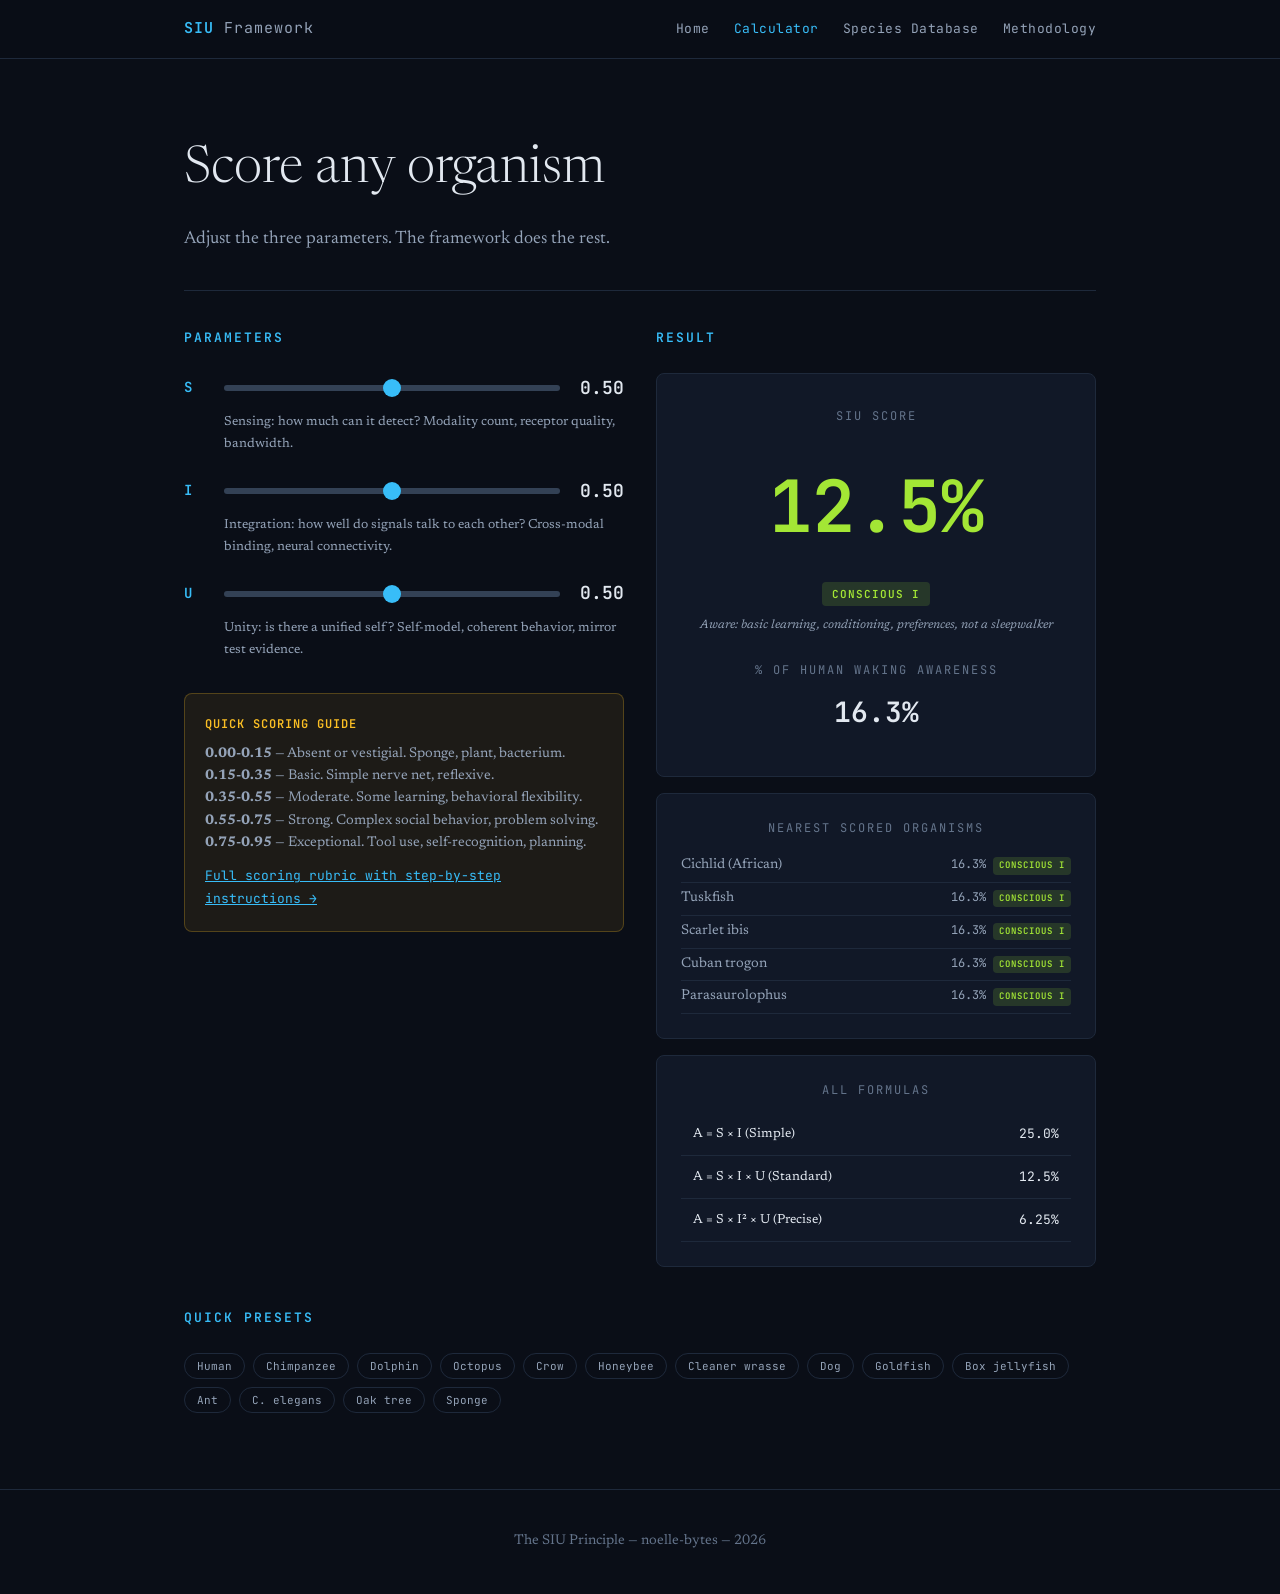
==== commit d75d0464: "Add files via upload" ====
--- a/calculator.html
+++ b/calculator.html
@@ -137,13 +137,14 @@
   if (pctHuman >= 80) return {name: "Self-Aware III", cls: "tier-selfaware", sub: "Recursive: metacognition, language/symbols, cultural accumulation"};
   if (pctHuman >= 65) return {name: "Self-Aware II", cls: "tier-selfaware", sub: "Social self: theory of mind, empathy, complex deception, cultural traditions"};
   if (pctHuman >= 50) return {name: "Self-Aware I", cls: "tier-selfaware", sub: "Self-model: mirror recognition, contingency testing, individual identity"};
-  if (pctHuman >= 35) return {name: "Conscious III", cls: "tier-conscious", sub: "Planning: tool use, cooperative strategy, cultural transmission"};
-  if (pctHuman >= 25) return {name: "Conscious II", cls: "tier-conscious", sub: "Flexible: problem solving, individual recognition, social learning, strategy adjustment"};
-  if (pctHuman >= 18) return {name: "Conscious I", cls: "tier-conscious", sub: "Aware: basic learning, conditioning, spatial memory, preferences, habitual but flexible"};
-  if (pctHuman >= 14) return {name: "Subconscious III", cls: "tier-subconscious", sub: "Approaching awareness: some behavioral flexibility but limited"};
+  if (pctHuman >= 42) return {name: "Conscious V", cls: "tier-conscious", sub: "Near self-aware: complex planning, cultural transmission, cooperative strategy"};
+  if (pctHuman >= 35) return {name: "Conscious IV", cls: "tier-conscious", sub: "Strategic: tool use, multi-step planning, social manipulation"};
+  if (pctHuman >= 27) return {name: "Conscious III", cls: "tier-conscious", sub: "Flexible: problem solving, individual recognition, strategy adjustment"};
+  if (pctHuman >= 20) return {name: "Conscious II", cls: "tier-conscious", sub: "Learning: social learning, spatial memory, adapts to new situations"};
+  if (pctHuman >= 14) return {name: "Conscious I", cls: "tier-conscious", sub: "Aware: basic learning, conditioning, preferences, not a sleepwalker"};
   if (pctHuman >= 9) return {name: "Subconscious II", cls: "tier-subconscious", sub: "Routine: conditioned responses, basic spatial memory, habitual"};
-  if (pctHuman >= 5) return {name: "Subconscious I", cls: "tier-subconscious", sub: "Sleepwalker: simple habituation, minimal learning, reactive with slight flexibility"};
-  if (pctHuman >= 1) return {name: "Reactive", cls: "tier-reactive", sub: "Responds to stimuli but no evidence of learning or adjustment"};
+  if (pctHuman >= 5) return {name: "Subconscious I", cls: "tier-subconscious", sub: "Sleepwalker: simple habituation, minimal learning"};
+  if (pctHuman >= 1) return {name: "Reactive", cls: "tier-reactive", sub: "Responds to stimuli but no learning or adjustment"};
   return {name: "Minimal", cls: "tier-minimal", sub: "No nervous system or equivalent"};
 }
 
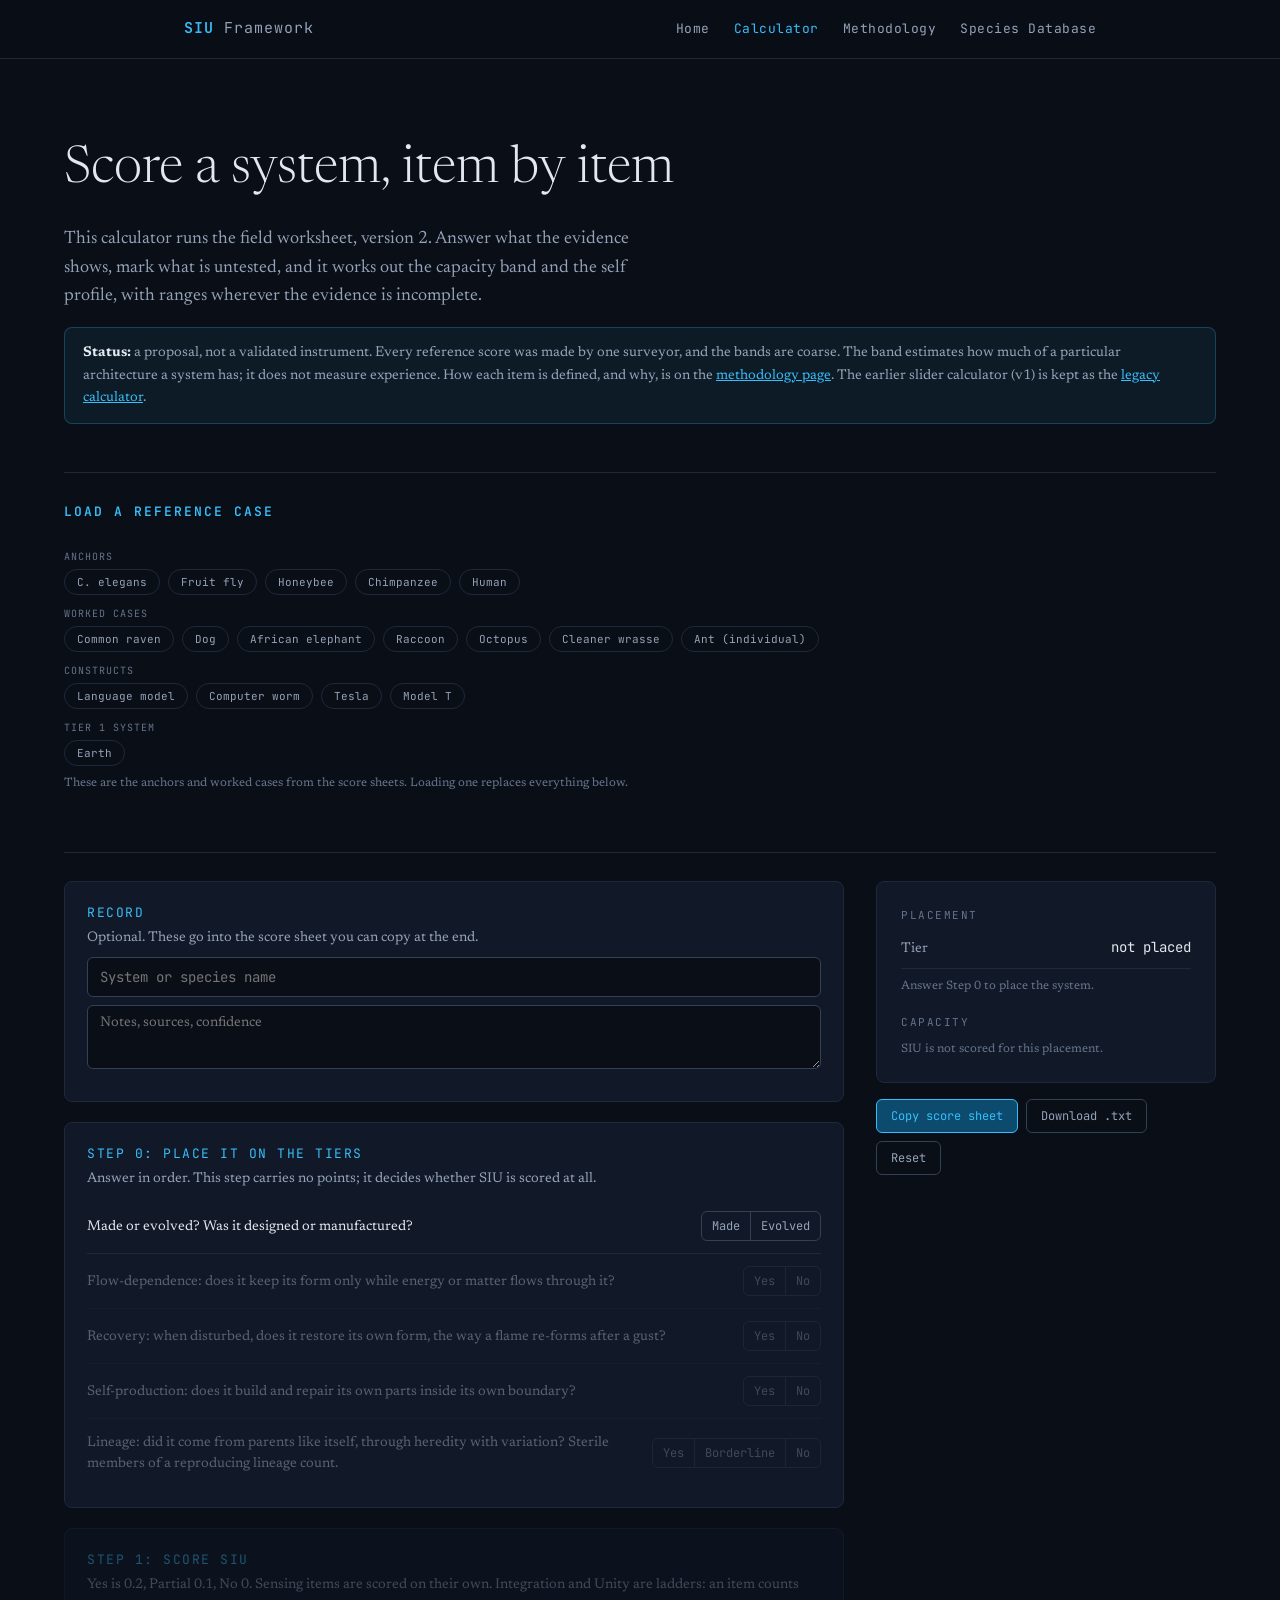
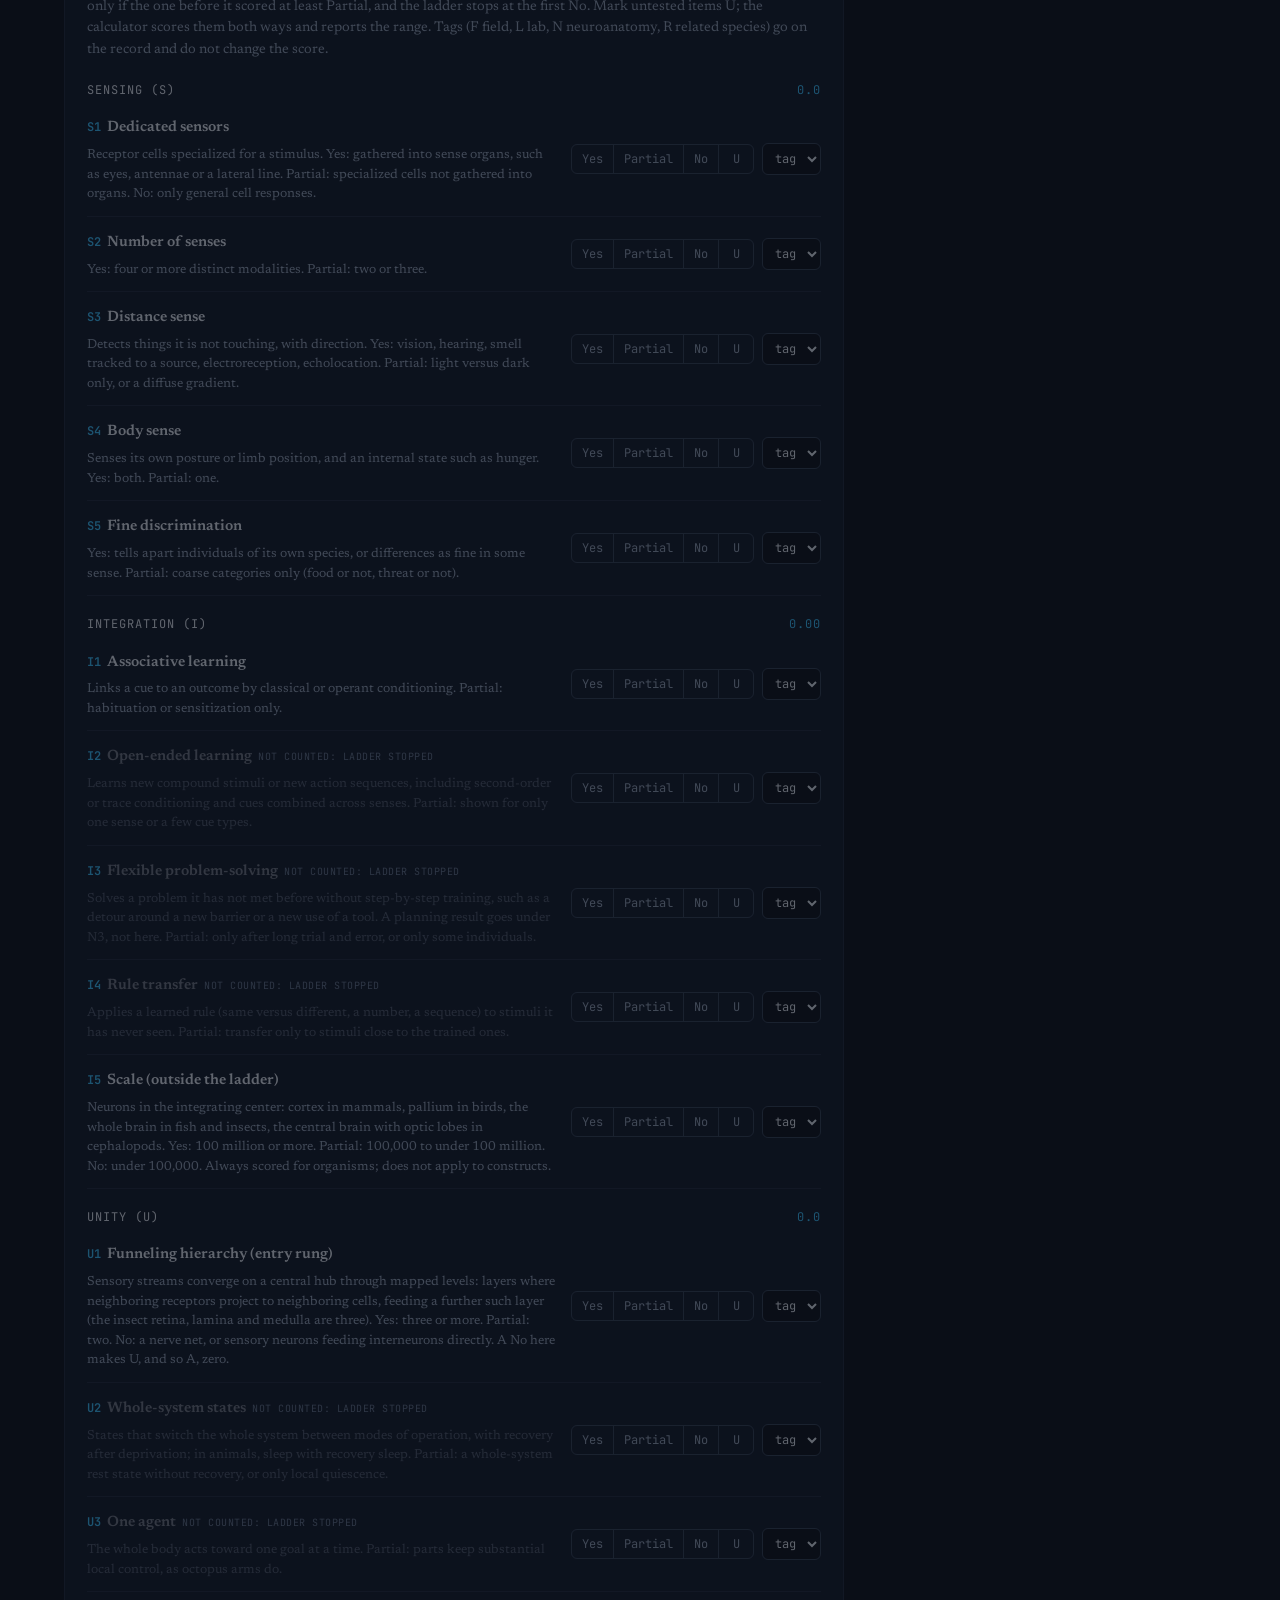
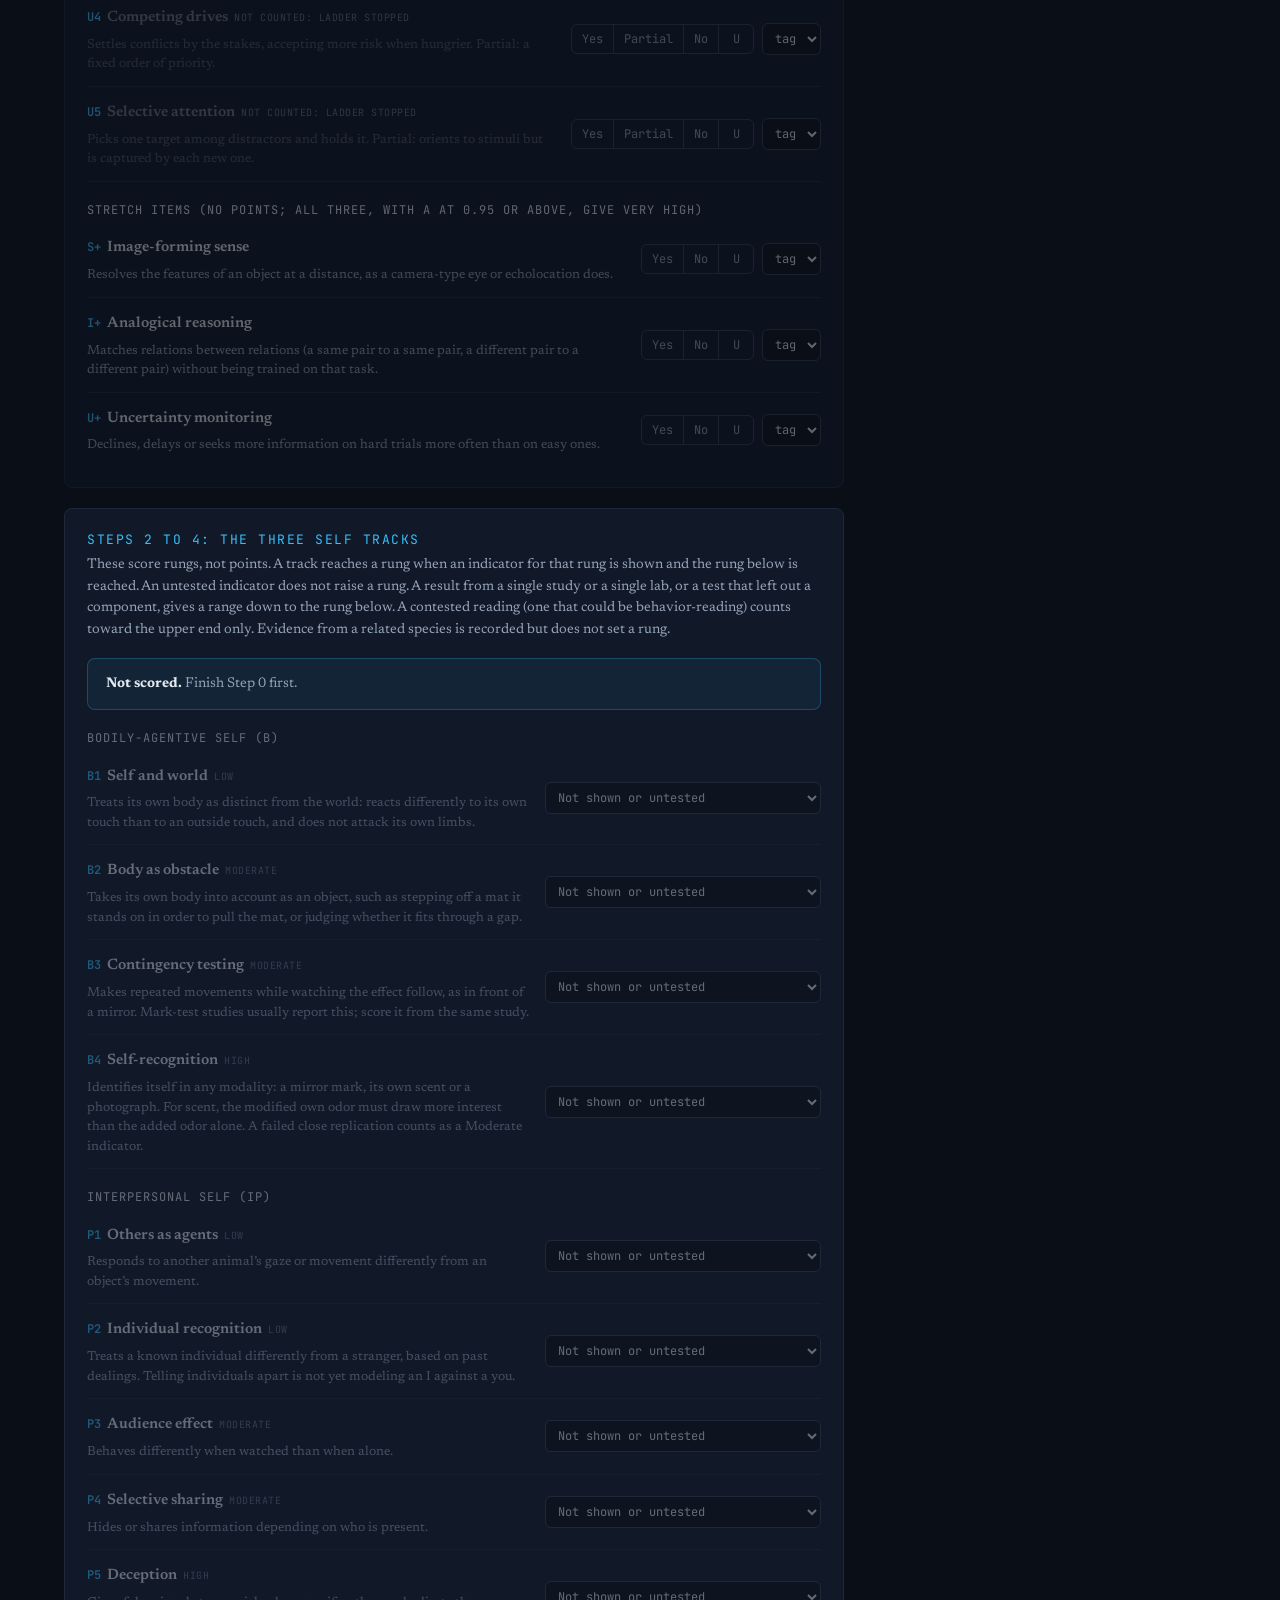
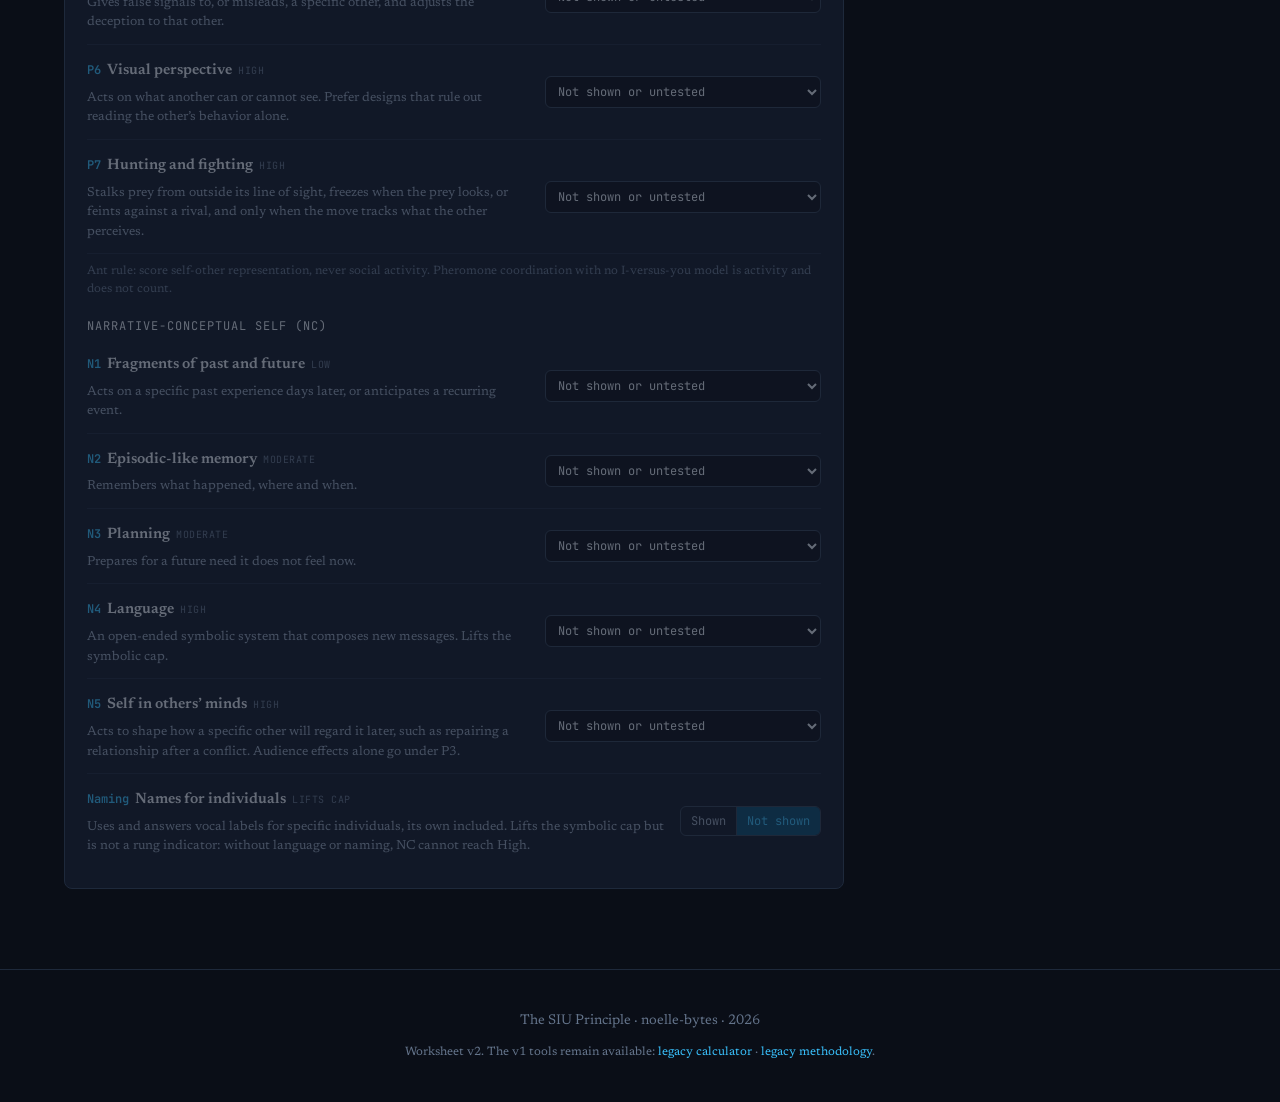
==== commit 64d622a1: "Add worksheet v2 calculator and methodology; keep v1 as legacy - calculator.html: item-level calcula" ====
--- a/calculator.html
+++ b/calculator.html
@@ -6,11 +6,11 @@
   <meta name="theme-color" content="#38bdf8">
   <link rel="apple-touch-icon" href="icon-192.png">
   <meta name="viewport" content="width=device-width, initial-scale=1.0">
-  <title>SIU Calculator - Score Any Organism</title>
-  <meta name="description" content="Interactive calculator for the SIU awareness framework. Score any organism's awareness using Sensing, Integration, and Unity.">
+  <title>SIU Calculator (Worksheet v2)</title>
+  <meta name="description" content="Item-level calculator for the SIU field worksheet, version 2: tier placement, Sensing, Integration and Unity items, the gate, the capacity band, and the three-track self profile.">
   <link rel="stylesheet" href="style.css">
 </head>
-<body>
+<body class="has-mobile-bar">
 
 <nav>
   <div class="container">
@@ -18,205 +18,506 @@
     <div class="links">
       <a href="index.html">Home</a>
       <a href="calculator.html" class="active">Calculator</a>
+      <a href="methodology.html">Methodology</a>
       <a href="species.html">Species Database</a>
-      <a href="methodology.html">Methodology</a>
     </div>
   </div>
 </nav>
 
-<div class="container">
-
-  <div class="hero" style="padding-bottom: 36px">
-    <h1>Score any organism</h1>
-    <p class="subtitle">Adjust the three parameters. The framework does the rest.</p>
+<div class="wide-container">
+
+  <div class="hero" style="padding-bottom: 32px">
+    <h1>Score a system, item by item</h1>
+    <p class="subtitle">This calculator runs the field worksheet, version 2. Answer what the evidence shows, mark what is untested, and it works out the capacity band and the self profile, with ranges wherever the evidence is incomplete.</p>
+    <div class="notice">
+      <strong>Status:</strong> a proposal, not a validated instrument. Every reference score was made by one surveyor, and the bands are coarse. The band estimates how much of a particular architecture a system has; it does not measure experience. How each item is defined, and why, is on the <a href="methodology.html">methodology page</a>.
+      The earlier slider calculator (v1) is kept as the <a href="calculator-legacy.html">legacy calculator</a>.
+    </div>
   </div>
 
-  <section style="padding-top: 36px">
-
-    <div style="display: grid; grid-template-columns: 1fr 1fr; gap: 32px;" class="calc-grid">
-      <div style="min-width: 0;">
-        <h2>Parameters</h2>
-
-        <div class="slider-row">
-          <span class="slider-label">S</span>
-          <input type="range" id="s-slider" min="0" max="100" value="50">
-          <span class="slider-value" id="s-value">0.50</span>
+  <section style="padding-top: 28px">
+    <h2>Load a reference case</h2>
+    <div id="presets"></div>
+    <p class="small-note">These are the anchors and worked cases from the score sheets. Loading one replaces everything below.</p>
+  </section>
+
+  <section style="padding-top: 28px">
+    <div class="v2-grid">
+      <div id="worksheet">
+
+        <div class="step-card">
+          <h3>Record</h3>
+          <p class="step-intro">Optional. These go into the score sheet you can copy at the end.</p>
+          <input class="v2" id="sp-name" placeholder="System or species name">
+          <textarea class="v2" id="sp-notes" placeholder="Notes, sources, confidence" style="margin-top: 8px"></textarea>
         </div>
-        <p class="slider-desc">Sensing: how much can it detect? Modality count, receptor quality, bandwidth.</p>
-
-        <div class="slider-row">
-          <span class="slider-label">I</span>
-          <input type="range" id="i-slider" min="0" max="100" value="50">
-          <span class="slider-value" id="i-value">0.50</span>
+
+        <div class="step-card">
+          <h3>Step 0: Place it on the tiers</h3>
+          <p class="step-intro">Answer in order. This step carries no points; it decides whether SIU is scored at all.</p>
+          <div id="step0"></div>
         </div>
-        <p class="slider-desc">Integration: how well do signals talk to each other? Cross-modal binding, neural connectivity.</p>
-
-        <div class="slider-row">
-          <span class="slider-label">U</span>
-          <input type="range" id="u-slider" min="0" max="100" value="50">
-          <span class="slider-value" id="u-value">0.50</span>
+
+        <div class="step-card" id="step1">
+          <h3>Step 1: Score SIU</h3>
+          <p class="step-intro">Yes is 0.2, Partial 0.1, No 0. Sensing items are scored on their own. Integration and Unity are ladders: an item counts only if the one before it scored at least Partial, and the ladder stops at the first No. Mark untested items U; the calculator scores them both ways and reports the range. Tags (F field, L lab, N neuroanatomy, R related species) go on the record and do not change the score.</p>
+          <div id="construct-rules" class="notice" style="display:none">
+            <strong>Construct rules.</strong> A receptor means a physical transducer the system carries (a camera, a microphone, a motion sensor); input handed to it already digitized counts at most Partial on S1, and channels with no transducer count at most Partial on S2. Learning counts only if it happens inside the system during its own operation. I5 does not apply: Integration is I1 to I4, divided by 0.8.
+          </div>
+          <div id="siu-items"></div>
         </div>
-        <p class="slider-desc">Unity: is there a unified self? Self-model, coherent behavior, mirror test evidence.</p>
-
-        <div class="caveat" style="margin-top: 32px">
-          <div class="caveat-title">Quick Scoring Guide</div>
-          <p><strong>0.00-0.15</strong> &mdash; Absent or vestigial. Sponge, plant, bacterium.<br>
-          <strong>0.15-0.35</strong> &mdash; Basic. Simple nerve net, reflexive.<br>
-          <strong>0.35-0.55</strong> &mdash; Moderate. Some learning, behavioral flexibility.<br>
-          <strong>0.55-0.75</strong> &mdash; Strong. Complex social behavior, problem solving.<br>
-          <strong>0.75-0.95</strong> &mdash; Exceptional. Tool use, self-recognition, planning.</p>
-          <p style="margin-top: 12px;"><a href="methodology.html" style="color: var(--accent); font-family: var(--mono); font-size: 13px;">Full scoring rubric with step-by-step instructions &rarr;</a></p>
+
+        <div class="step-card" id="self-card">
+          <h3>Steps 2 to 4: The three self tracks</h3>
+          <p class="step-intro">These score rungs, not points. A track reaches a rung when an indicator for that rung is shown and the rung below is reached. An untested indicator does not raise a rung. A result from a single study or a single lab, or a test that left out a component, gives a range down to the rung below. A contested reading (one that could be behavior-reading) counts toward the upper end only. Evidence from a related species is recorded but does not set a rung.</p>
+          <div id="self-gate-msg" class="notice" style="display:none"></div>
+          <div id="self-items"></div>
         </div>
+
       </div>
 
-      <div style="min-width: 0;">
-        <h2>Result</h2>
-        <div class="card" style="text-align: center; padding: 32px 24px;">
-          <div class="result-label">SIU Score</div>
-          <div class="result-big" id="result-score">12.5%</div>
-          <div id="result-tier" style="margin: 12px 0 24px;">
-            <span class="tier-badge tier-subconscious">Subconscious</span>
-          </div>
-          <div class="result-label">% of Human Waking Awareness</div>
-          <div style="font-family: var(--mono); font-size: 28px; font-weight: 600; margin: 8px 0;" id="result-pct-human">16.3%</div>
+      <aside class="v2-results">
+        <div class="card" id="results"></div>
+        <div class="btn-row">
+          <button class="btn" id="copy-btn">Copy score sheet</button>
+          <button class="btn ghost" id="dl-btn">Download .txt</button>
+          <button class="btn ghost" id="reset-btn">Reset</button>
         </div>
-
-        <div class="card" style="margin-top: 16px;">
-          <div class="result-label" style="margin-bottom: 12px;">Nearest Scored Organisms</div>
-          <div id="nearest-organisms" style="font-size: 14px; color: var(--text-dim);"></div>
-        </div>
-
-        <div class="card" style="margin-top: 16px;">
-          <div class="result-label" style="margin-bottom: 12px;">All Formulas</div>
-          <table id="formula-table" style="font-size: 13px;">
-            <tr><td>A = S &times; I (Simple)</td><td class="num" id="f-si">--</td></tr>
-            <tr><td>A = S &times; I &times; U (Standard)</td><td class="num" id="f-siu">--</td></tr>
-            <tr><td>A = S &times; I&sup2; &times; U (Precise)</td><td class="num" id="f-precise">--</td></tr>
-          </table>
-        </div>
-      </div>
+        <p class="small-note" id="copy-msg"></p>
+      </aside>
     </div>
-
-    <div style="margin-top: 40px">
-      <h2>Quick Presets</h2>
-      <div class="filter-row" id="presets"></div>
-    </div>
-
   </section>
 
 </div>
+
+<div class="mobile-bar" id="mobile-bar"></div>
 
 <footer>
   <div class="container">
-    <p>The SIU Principle &mdash; noelle-bytes &mdash; 2026</p>
+    <p>The SIU Principle &middot; noelle-bytes &middot; 2026</p>
+    <p style="margin-top: 8px; font-size: 12px;">Worksheet v2. The v1 tools remain available: <a href="calculator-legacy.html">legacy calculator</a> &middot; <a href="methodology-legacy.html">legacy methodology</a>.</p>
   </div>
 </footer>
 
-<script src="species-data.js"></script>
+<script src="siu-v2.js"></script>
 <script>
-const H_SIU = 0.85 * 0.95 * 0.95;
-
-const presets = [
-  {name: "Human", s:85, i:95, u:95},
-  {name: "Chimpanzee", s:80, i:90, u:90},
-  {name: "Dolphin", s:75, i:88, u:88},
-  {name: "Octopus", s:80, i:72, u:82},
-  {name: "Crow", s:70, i:75, u:78},
-  {name: "Honeybee", s:70, i:70, u:75},
-  {name: "Cleaner wrasse", s:65, i:55, u:58},
-  {name: "Dog", s:75, i:72, u:75},
-  {name: "Goldfish", s:50, i:38, u:35},
-  {name: "Box jellyfish", s:90, i:15, u:25},
-  {name: "Ant", s:65, i:70, u:80},
-  {name: "C. elegans", s:40, i:50, u:55},
-  {name: "Oak tree", s:22, i:5, u:8},
-  {name: "Sponge", s:10, i:3, u:5},
-];
-
-function getTier(pctHuman) {
-  if (pctHuman >= 80) return {name: "Self-Aware III", cls: "tier-selfaware", sub: "Recursive: metacognition, language/symbols, cultural accumulation"};
-  if (pctHuman >= 65) return {name: "Self-Aware II", cls: "tier-selfaware", sub: "Social self: theory of mind, empathy, complex deception, cultural traditions"};
-  if (pctHuman >= 50) return {name: "Self-Aware I", cls: "tier-selfaware", sub: "Self-model: mirror recognition, contingency testing, individual identity"};
-  if (pctHuman >= 42) return {name: "Conscious V", cls: "tier-conscious", sub: "Near self-aware: complex planning, cultural transmission, cooperative strategy"};
-  if (pctHuman >= 35) return {name: "Conscious IV", cls: "tier-conscious", sub: "Strategic: tool use, multi-step planning, social manipulation"};
-  if (pctHuman >= 27) return {name: "Conscious III", cls: "tier-conscious", sub: "Flexible: problem solving, individual recognition, strategy adjustment"};
-  if (pctHuman >= 20) return {name: "Conscious II", cls: "tier-conscious", sub: "Learning: social learning, spatial memory, adapts to new situations"};
-  if (pctHuman >= 14) return {name: "Conscious I", cls: "tier-conscious", sub: "Aware: basic learning, conditioning, preferences, not a sleepwalker"};
-  if (pctHuman >= 9) return {name: "Subconscious II", cls: "tier-subconscious", sub: "Routine: conditioned responses, basic spatial memory, habitual"};
-  if (pctHuman >= 5) return {name: "Subconscious I", cls: "tier-subconscious", sub: "Sleepwalker: simple habituation, minimal learning"};
-  if (pctHuman >= 1) return {name: "Reactive", cls: "tier-reactive", sub: "Responds to stimuli but no learning or adjustment"};
-  return {name: "Minimal", cls: "tier-minimal", sub: "No nervous system or equivalent"};
-}
-
-function update() {
-  const s = parseInt(document.getElementById('s-slider').value) / 100;
-  const i = parseInt(document.getElementById('i-slider').value) / 100;
-  const u = parseInt(document.getElementById('u-slider').value) / 100;
-
-  document.getElementById('s-value').textContent = s.toFixed(2);
-  document.getElementById('i-value').textContent = i.toFixed(2);
-  document.getElementById('u-value').textContent = u.toFixed(2);
-
-  const siu = s * i * u;
-  const pctHuman = (siu / H_SIU) * 100;
-  const tier = getTier(pctHuman);
-
-  document.getElementById('result-score').textContent = (siu * 100).toFixed(1) + '%';
-  document.getElementById('result-score').style.color =
-    `var(--${tier.cls.replace('tier-', 'tier-')})`;
-  document.getElementById('result-tier').innerHTML =
-    `<span class="tier-badge ${tier.cls}">${tier.name}</span>
-     <div style="font-size: 12px; color: var(--text-dim); margin-top: 6px; font-style: italic;">${tier.sub}</div>`;
-  document.getElementById('result-pct-human').textContent = pctHuman.toFixed(1) + '%';
-
-  // Formula variants
-  document.getElementById('f-si').textContent = (s * i * 100).toFixed(1) + '%';
-  document.getElementById('f-siu').textContent = (siu * 100).toFixed(1) + '%';
-  document.getElementById('f-precise').textContent = (s * i * i * u * 100).toFixed(2) + '%';
-
-  // Nearest organisms
-  const scored = SPECIES_DB.map(sp => ({
-    name: sp.name,
-    siu: sp.S * sp.I * sp.U,
-    dist: Math.abs(sp.S * sp.I * sp.U - siu)
-  })).sort((a, b) => a.dist - b.dist).slice(0, 5);
-
-  document.getElementById('nearest-organisms').innerHTML = scored.map(sp => {
-    const spPct = (sp.siu / H_SIU * 100).toFixed(1);
-    const spTier = getTier(sp.siu / H_SIU * 100);
-    return `<div style="display: flex; justify-content: space-between; padding: 4px 0; border-bottom: 1px solid var(--border); flex-wrap: wrap; gap: 4px;">
-      <span>${sp.name}</span>
-      <span style="font-family: var(--mono); font-size: 12px;">${spPct}% <span class="tier-badge ${spTier.cls}" style="font-size: 9px; padding: 1px 6px;">${spTier.name}</span></span>
-    </div>`;
-  }).join('');
-}
-
-// Preset buttons
-const presetsEl = document.getElementById('presets');
-presets.forEach(p => {
-  const btn = document.createElement('button');
-  btn.className = 'chip';
-  btn.textContent = p.name;
-  btn.onclick = () => {
-    document.getElementById('s-slider').value = p.s;
-    document.getElementById('i-slider').value = p.i;
-    document.getElementById('u-slider').value = p.u;
-    update();
-    document.querySelectorAll('.chip').forEach(c => c.classList.remove('active'));
-    btn.classList.add('active');
+(function () {
+  const SIU = window.SIU2;
+
+  const STEP0 = [
+    { key: 'made', q: 'Made or evolved? Was it designed or manufactured?', opts: [['Y', 'Made'], ['N', 'Evolved']] },
+    { key: 'flow', q: 'Flow-dependence: does it keep its form only while energy or matter flows through it?', opts: [['Y', 'Yes'], ['N', 'No']] },
+    { key: 'recovery', q: 'Recovery: when disturbed, does it restore its own form, the way a flame re-forms after a gust?', opts: [['Y', 'Yes'], ['N', 'No']] },
+    { key: 'selfprod', q: 'Self-production: does it build and repair its own parts inside its own boundary?', opts: [['Y', 'Yes'], ['N', 'No']] },
+    { key: 'lineage', q: 'Lineage: did it come from parents like itself, through heredity with variation? Sterile members of a reproducing lineage count.', opts: [['Y', 'Yes'], ['B', 'Borderline'], ['N', 'No']] }
+  ];
+
+  const ITEMS = {
+    S: [
+      ['S1', 'Dedicated sensors', 'Receptor cells specialized for a stimulus. Yes: gathered into sense organs, such as eyes, antennae or a lateral line. Partial: specialized cells not gathered into organs. No: only general cell responses.'],
+      ['S2', 'Number of senses', 'Yes: four or more distinct modalities. Partial: two or three.'],
+      ['S3', 'Distance sense', 'Detects things it is not touching, with direction. Yes: vision, hearing, smell tracked to a source, electroreception, echolocation. Partial: light versus dark only, or a diffuse gradient.'],
+      ['S4', 'Body sense', 'Senses its own posture or limb position, and an internal state such as hunger. Yes: both. Partial: one.'],
+      ['S5', 'Fine discrimination', 'Yes: tells apart individuals of its own species, or differences as fine in some sense. Partial: coarse categories only (food or not, threat or not).']
+    ],
+    I: [
+      ['I1', 'Associative learning', 'Links a cue to an outcome by classical or operant conditioning. Partial: habituation or sensitization only.'],
+      ['I2', 'Open-ended learning', 'Learns new compound stimuli or new action sequences, including second-order or trace conditioning and cues combined across senses. Partial: shown for only one sense or a few cue types.'],
+      ['I3', 'Flexible problem-solving', 'Solves a problem it has not met before without step-by-step training, such as a detour around a new barrier or a new use of a tool. A planning result goes under N3, not here. Partial: only after long trial and error, or only some individuals.'],
+      ['I4', 'Rule transfer', 'Applies a learned rule (same versus different, a number, a sequence) to stimuli it has never seen. Partial: transfer only to stimuli close to the trained ones.'],
+      ['I5', 'Scale (outside the ladder)', 'Neurons in the integrating center: cortex in mammals, pallium in birds, the whole brain in fish and insects, the central brain with optic lobes in cephalopods. Yes: 100 million or more. Partial: 100,000 to under 100 million. No: under 100,000. Always scored for organisms; does not apply to constructs.']
+    ],
+    U: [
+      ['U1', 'Funneling hierarchy (entry rung)', 'Sensory streams converge on a central hub through mapped levels: layers where neighboring receptors project to neighboring cells, feeding a further such layer (the insect retina, lamina and medulla are three). Yes: three or more. Partial: two. No: a nerve net, or sensory neurons feeding interneurons directly. A No here makes U, and so A, zero.'],
+      ['U2', 'Whole-system states', 'States that switch the whole system between modes of operation, with recovery after deprivation; in animals, sleep with recovery sleep. Partial: a whole-system rest state without recovery, or only local quiescence.'],
+      ['U3', 'One agent', 'The whole body acts toward one goal at a time. Partial: parts keep substantial local control, as octopus arms do.'],
+      ['U4', 'Competing drives', 'Settles conflicts by the stakes, accepting more risk when hungrier. Partial: a fixed order of priority.'],
+      ['U5', 'Selective attention', 'Picks one target among distractors and holds it. Partial: orients to stimuli but is captured by each new one.']
+    ],
+    X: [
+      ['S+', 'Image-forming sense', 'Resolves the features of an object at a distance, as a camera-type eye or echolocation does.'],
+      ['I+', 'Analogical reasoning', 'Matches relations between relations (a same pair to a same pair, a different pair to a different pair) without being trained on that task.'],
+      ['U+', 'Uncertainty monitoring', 'Declines, delays or seeks more information on hard trials more often than on easy ones.']
+    ]
   };
-  presetsEl.appendChild(btn);
-});
-
-// Listeners
-['s-slider', 'i-slider', 'u-slider'].forEach(id => {
-  document.getElementById(id).addEventListener('input', () => {
-    document.querySelectorAll('.chip').forEach(c => c.classList.remove('active'));
-    update();
+
+  const SELF = {
+    B: { label: 'Bodily-agentive self (B)', items: [
+      ['B1', 'Self and world', 'Low', 'Treats its own body as distinct from the world: reacts differently to its own touch than to an outside touch, and does not attack its own limbs.'],
+      ['B2', 'Body as obstacle', 'Moderate', 'Takes its own body into account as an object, such as stepping off a mat it stands on in order to pull the mat, or judging whether it fits through a gap.'],
+      ['B3', 'Contingency testing', 'Moderate', 'Makes repeated movements while watching the effect follow, as in front of a mirror. Mark-test studies usually report this; score it from the same study.'],
+      ['B4', 'Self-recognition', 'High', 'Identifies itself in any modality: a mirror mark, its own scent or a photograph. For scent, the modified own odor must draw more interest than the added odor alone. A failed close replication counts as a Moderate indicator.']
+    ]},
+    IP: { label: 'Interpersonal self (IP)', items: [
+      ['P1', 'Others as agents', 'Low', 'Responds to another animal’s gaze or movement differently from an object’s movement.'],
+      ['P2', 'Individual recognition', 'Low', 'Treats a known individual differently from a stranger, based on past dealings. Telling individuals apart is not yet modeling an I against a you.'],
+      ['P3', 'Audience effect', 'Moderate', 'Behaves differently when watched than when alone.'],
+      ['P4', 'Selective sharing', 'Moderate', 'Hides or shares information depending on who is present.'],
+      ['P5', 'Deception', 'High', 'Gives false signals to, or misleads, a specific other, and adjusts the deception to that other.'],
+      ['P6', 'Visual perspective', 'High', 'Acts on what another can or cannot see. Prefer designs that rule out reading the other’s behavior alone.'],
+      ['P7', 'Hunting and fighting', 'High', 'Stalks prey from outside its line of sight, freezes when the prey looks, or feints against a rival, and only when the move tracks what the other perceives.']
+    ]},
+    NC: { label: 'Narrative-conceptual self (NC)', items: [
+      ['N1', 'Fragments of past and future', 'Low', 'Acts on a specific past experience days later, or anticipates a recurring event.'],
+      ['N2', 'Episodic-like memory', 'Moderate', 'Remembers what happened, where and when.'],
+      ['N3', 'Planning', 'Moderate', 'Prepares for a future need it does not feel now.'],
+      ['N4', 'Language', 'High', 'An open-ended symbolic system that composes new messages. Lifts the symbolic cap.'],
+      ['N5', 'Self in others’ minds', 'High', 'Acts to shape how a specific other will regard it later, such as repairing a relationship after a conflict. Audience effects alone go under P3.']
+    ]}
+  };
+
+  const STATUS = [
+    ['N', 'Not shown or untested'],
+    ['C', 'Shown, replicated'],
+    ['S', 'Single study or lab, or incomplete'],
+    ['X', 'Contested reading'],
+    ['R', 'Related species only (R)']
+  ];
+  const STATUS_B4 = STATUS.concat([['F', 'Failed close replication']]);
+
+  const BAND_CLASS = { 'None': 'tier-minimal', 'Low': 'tier-reactive', 'Moderate': 'tier-subconscious', 'High': 'tier-conscious', 'Very high': 'tier-selfaware' };
+
+  let state = blank();
+  function blank() { return { step0: {}, items: {}, tags: {}, self: {}, naming: 'N', name: '', notes: '' }; }
+
+  const $ = id => document.getElementById(id);
+  const esc = s => String(s).replace(/[&<>"]/g, c => ({ '&': '&amp;', '<': '&lt;', '>': '&gt;', '"': '&quot;' }[c]));
+
+  function seg(group, key, opts, current) {
+    return '<div class="seg" data-group="' + group + '" data-key="' + key + '">' +
+      opts.map(([v, label]) => '<button type="button" data-v="' + v + '"' + (current === v ? ' class="on"' : '') + '>' + label + '</button>').join('') +
+      '</div>';
+  }
+
+  function tagSelect(key) {
+    const cur = state.tags[key] || '';
+    return '<select class="v2" data-tag="' + key + '" title="Evidence tag">' +
+      [['', 'tag'], ['F', 'F'], ['L', 'L'], ['N', 'N'], ['R', 'R']].map(([v, l]) => '<option value="' + v + '"' + (cur === v ? ' selected' : '') + '>' + l + '</option>').join('') +
+      '</select>';
+  }
+
+  function buildPresets() {
+    const groups = {};
+    SIU.PRESETS.forEach((p, i) => { (groups[p.group] = groups[p.group] || []).push([p, i]); });
+    let html = '';
+    for (const g of Object.keys(groups)) {
+      html += '<div class="preset-group">' + esc(g) + '</div><div class="filter-row" style="margin:4px 0">' +
+        groups[g].map(([p, i]) => '<button class="chip" data-preset="' + i + '">' + esc(p.name) + '</button>').join('') + '</div>';
+    }
+    $('presets').innerHTML = html;
+  }
+
+  function buildStep0() {
+    $('step0').innerHTML = STEP0.map(s =>
+      '<div class="item" data-step0row="' + s.key + '"><div><div class="desc" style="font-size:14px;color:var(--text)">' + esc(s.q) + '</div></div>' +
+      '<div class="controls">' + seg('step0', s.key, s.opts, state.step0[s.key]) + '</div></div>').join('');
+  }
+
+  function buildSIU() {
+    const block = (term, title) => {
+      const opts = term === 'X' ? [['Y', 'Yes'], ['N', 'No'], ['U', 'U']] : [['Y', 'Yes'], ['P', 'Partial'], ['N', 'No'], ['U', 'U']];
+      return '<div class="term-head"><span>' + title + '</span><span class="term-val" id="tv-' + term + '"></span></div>' +
+        ITEMS[term].map(([code, t, d]) =>
+          '<div class="item" data-item="' + code + '"><div><span class="code">' + code + '</span><span class="title">' + esc(t) + '</span><span class="flag" id="fl-' + code + '"></span>' +
+          '<div class="desc">' + esc(d) + '</div></div>' +
+          '<div class="controls">' + seg('items', code, opts, state.items[code]) + tagSelect(code) + '</div></div>').join('');
+    };
+    $('siu-items').innerHTML =
+      block('S', 'Sensing (S)') + block('I', 'Integration (I)') + block('U', 'Unity (U)') +
+      block('X', 'Stretch items (no points; all three, with A at 0.95 or above, give Very high)');
+  }
+
+  function buildSelf() {
+    let html = '';
+    for (const t of ['B', 'IP', 'NC']) {
+      html += '<div class="term-head"><span>' + SELF[t].label + '</span><span class="term-val" id="sv-' + t + '"></span></div>';
+      for (const [code, title, rung, desc] of SELF[t].items) {
+        const opts = code === 'B4' ? STATUS_B4 : STATUS;
+        const cur = state.self[code] || 'N';
+        html += '<div class="item"><div><span class="code">' + code + '</span><span class="title">' + esc(title) + '</span><span class="flag">' + rung + '</span>' +
+          '<div class="desc">' + esc(desc) + '</div></div><div class="controls"><select class="v2" data-self="' + code + '">' +
+          opts.map(([v, l]) => '<option value="' + v + '"' + (cur === v ? ' selected' : '') + '>' + l + '</option>').join('') +
+          '</select></div></div>';
+      }
+      if (t === 'IP') {
+        html += '<p class="small-note">Ant rule: score self-other representation, never social activity. Pheromone coordination with no I-versus-you model is activity and does not count.</p>';
+      }
+      if (t === 'NC') {
+        html += '<div class="item"><div><span class="code">Naming</span><span class="title">Names for individuals</span><span class="flag">lifts cap</span>' +
+          '<div class="desc">Uses and answers vocal labels for specific individuals, its own included. Lifts the symbolic cap but is not a rung indicator: without language or naming, NC cannot reach High.</div></div>' +
+          '<div class="controls">' + seg('naming', 'naming', [['Y', 'Shown'], ['N', 'Not shown']], state.naming) + '</div></div>';
+      }
+    }
+    $('self-items').innerHTML = html;
+  }
+
+  function buildAll() {
+    $('sp-name').value = state.name;
+    $('sp-notes').value = state.notes;
+    buildStep0(); buildSIU(); buildSelf(); update();
+  }
+
+  function fmtRange(a, b, digits) {
+    const f = x => Number(x).toFixed(digits);
+    return a === b ? f(a) : f(a) + ' to ' + f(b);
+  }
+
+  function update() {
+    const r = SIU.score(state);
+    const lo = r.low, hi = r.high;
+    const construct = r.mode === 'construct';
+    const scored = r.placement.scored;
+
+    // Step 0 rows: disable questions after a stop or not yet reached.
+    const order = ['made', 'flow', 'recovery', 'selfprod', 'lineage'];
+    let reachable = true;
+    for (const k of order) {
+      const row = document.querySelector('[data-step0row="' + k + '"]');
+      row.classList.toggle('disabled', !reachable);
+      const v = state.step0[k];
+      if (k === 'made') reachable = v === 'N';
+      else if (reachable) reachable = v === 'Y';
+    }
+
+    $('construct-rules').style.display = construct ? 'block' : 'none';
+    $('step1').style.opacity = scored ? '1' : '0.4';
+    const i5 = document.querySelector('[data-item="I5"]');
+    if (i5) i5.classList.toggle('disabled', construct);
+
+    // Ladder flags.
+    const ladderFlags = (items, ans) => {
+      let stopLo = false, stopHi = false;
+      for (const it of items) {
+        const a = ans[it];
+        const vLo = a === 'Y' ? 2 : a === 'P' ? 1 : 0;
+        const vHi = a === 'U' ? 2 : vLo;
+        let flag = '';
+        if (stopLo && stopHi) flag = 'not counted: ladder stopped';
+        else if (stopLo) flag = 'counted on the upper end only';
+        document.getElementById('fl-' + it).textContent = flag;
+        document.querySelector('[data-item="' + it + '"]').classList.toggle('skipped', stopLo && stopHi);
+        if (vLo === 0) stopLo = true;
+        if (vHi === 0) stopHi = true;
+      }
+    };
+    ladderFlags(SIU.I_LADDER, state.items);
+    ladderFlags(SIU.U_LADDER, state.items);
+
+    $('tv-S').textContent = fmtRange(lo.S, hi.S, 1);
+    $('tv-I').textContent = fmtRange(lo.I, hi.I, 2);
+    $('tv-U').textContent = fmtRange(lo.U, hi.U, 1);
+    $('tv-X').textContent = '';
+
+    // Self tracks availability.
+    const gateAny = scored && hi.gate.pass;
+    const anySelf = Object.values(state.self).some(v => v && v !== 'N') || state.naming === 'Y';
+    $('self-gate-msg').style.display = gateAny ? 'none' : 'block';
+    $('self-gate-msg').innerHTML = scored
+      ? '<strong>Not scored for a self.</strong> The system does not clear the gate, so B, IP and NC are recorded as None.'
+      : '<strong>Not scored.</strong> Finish Step 0 first.';
+    $('self-items').style.opacity = gateAny ? '1' : '0.4';
+    for (const t of ['B', 'IP', 'NC']) {
+      const rr = r.self.afterSymbolic[t];
+      $('sv-' + t).textContent = gateAny && anySelf ? 'raw ' + SIU.rungRangeLabel(rr.lower, rr.upper) : '';
+    }
+
+    renderResults(r, gateAny, anySelf);
+  }
+
+  function gateCell(lo, hi, key) {
+    const a = lo.gate[key], b = hi.gate[key];
+    if (a && b) return '<span class="ok">pass</span>';
+    if (!a && !b) return '<span class="bad">fail</span>';
+    return '<span class="maybe">depends on U items</span>';
+  }
+
+  function renderResults(r, gateAny, anySelf) {
+    const lo = r.low, hi = r.high, p = r.placement;
+    let h = '<div class="res-head">Placement</div>';
+    h += '<div class="res-row"><span class="k">Tier</span><span class="v">' + esc(p.tier || 'not placed') + '</span></div>';
+    h += '<p class="small-note">' + esc(p.note) + '</p>';
+
+    if (!p.scored) {
+      h += '<div class="res-head">Capacity</div><p class="small-note">SIU is not scored for this placement.</p>';
+      $('results').innerHTML = h;
+      $('mobile-bar').innerHTML = '<span>' + esc(p.tier || 'Step 0') + '</span><span>SIU not scored</span>';
+      return;
+    }
+
+    const unanswered = ['S1','S2','S3','S4','S5','I1','U1'].filter(k => !state.items[k]).length;
+    h += '<div class="res-head">Capacity (SIU)</div>';
+    h += row('Sensing S', fmtRange(lo.S, hi.S, 2));
+    h += row('Integration I', fmtRange(lo.I, hi.I, 2));
+    h += row('Unity U', fmtRange(lo.U, hi.U, 2));
+    h += row('A = (S × I × U)^(1/3)', fmtRange(lo.A, hi.A, 2));
+    h += row('min(S, I, U)', fmtRange(lo.min, hi.min, 2));
+
+    h += '<div class="res-head">Gate</div>';
+    h += '<div class="res-row"><span class="k">A at least 0.35</span><span class="v">' + gateCell(lo, hi, 'a') + '</span></div>';
+    h += '<div class="res-row"><span class="k">min(S, I, U) at least 0.35</span><span class="v">' + gateCell(lo, hi, 'min') + '</span></div>';
+    h += '<div class="res-row"><span class="k">I2 at least Partial</span><span class="v">' + gateCell(lo, hi, 'i2') + '</span></div>';
+
+    const bandTxt = SIU.bandRange(lo, hi);
+    const badge = b => '<span class="band-badge tier-badge ' + BAND_CLASS[b] + '">' + b + '</span>';
+    h += '<div class="res-head">Band</div><div style="margin:4px 0 2px">' +
+      (lo.band === hi.band ? badge(lo.band) : badge(lo.band) + ' <span style="color:var(--text-muted)">to</span> ' + badge(hi.band)) + '</div>';
+    if (hi.veryHighIfShown) h += '<p class="small-note">Very high if the untested stretch items are shown.</p>';
+    if (unanswered) h += '<p class="small-note maybe">' + unanswered + ' key item(s) unanswered, scored as No.</p>';
+
+    let tierOut = '';
+    if (r.mode === 'construct') tierOut = hi.gate.pass ? (lo.gate.pass ? 'Aware construct' : 'Aware construct on the upper end') : 'Construct, below the gate';
+    else tierOut = hi.gate.pass ? (lo.gate.pass ? 'Tier 3, awareness' : 'Tier 3 on the upper end only') : p.tier + ', below the gate';
+    h += '<p class="small-note">' + esc(tierOut) + '. The band estimates architecture, not experience.</p>';
+
+    h += '<div class="res-head">Self profile</div>';
+    let mobileSelf = '';
+    if (!gateAny) {
+      h += '<p class="small-note">Not scored: the gate is not cleared. B, IP and NC are None.</p>';
+      mobileSelf = 'no self scored';
+    } else if (!anySelf) {
+      h += '<p class="small-note">No self indicators entered yet.</p>';
+      mobileSelf = 'self not entered';
+    } else {
+      const e = r.self.ends;
+      for (const t of ['B', 'IP', 'NC']) {
+        const lab = SIU.rungRangeLabel(e.lower.rungs[t], e.upper.rungs[t]);
+        const capped = e.lower.capped[t] || e.upper.capped[t];
+        const sym = t === 'NC' && (r.self.symbolic.upper || r.self.symbolic.lower);
+        let note = '';
+        if (capped) note += ' <span class="maybe" title="Lowered by the SIU ceiling">(ceiling)</span>';
+        if (sym) note += ' <span class="maybe" title="No language or naming">(symbolic cap)</span>';
+        h += '<div class="res-row"><span class="k">' + t + '</span><span class="v">' + lab + note + '</span></div>';
+      }
+      const st = e.upper.state === e.lower.state ? e.upper.state : e.upper.state + ' at the top of the range; ' + e.lower.state + ' at the bottom';
+      h += '<div class="res-row"><span class="k">Self state</span><span class="v" style="font-family:var(--serif)">' + esc(st) + '</span></div>';
+      h += '<p class="small-note">States are checked in order: integrated, narrative, social, identified, implicit/situated, none. The first that fits is named.</p>';
+      mobileSelf = e.upper.state === e.lower.state ? e.upper.state : e.upper.state + ' / ' + e.lower.state;
+    }
+
+    $('results').innerHTML = h;
+    $('mobile-bar').innerHTML = '<span>A ' + fmtRange(lo.A, hi.A, 2) + '</span><span>' + esc(bandTxt) + '</span><span style="color:var(--text-dim)">' + esc(mobileSelf) + '</span>';
+  }
+
+  function row(k, v) { return '<div class="res-row"><span class="k">' + k + '</span><span class="v">' + v + '</span></div>'; }
+
+  function sheet() {
+    const r = SIU.score(state);
+    const lo = r.low, hi = r.high;
+    const L = [];
+    const label = { Y: 'Yes', P: 'Partial', N: 'No', U: 'Untested (U)', B: 'Borderline' };
+    L.push('SIU score sheet (field worksheet v2)');
+    L.push('System: ' + (state.name || '(unnamed)'));
+    L.push('Date: ' + new Date().toISOString().slice(0, 10));
+    if (state.notes) L.push('Notes: ' + state.notes);
+    L.push('');
+    L.push('Step 0');
+    for (const s of STEP0) if (state.step0[s.key]) L.push('  ' + s.key + ': ' + (label[state.step0[s.key]] || state.step0[s.key]));
+    L.push('  Placement: ' + (r.placement.tier || 'not placed'));
+    if (r.placement.scored) {
+      L.push('');
+      L.push('Step 1 items');
+      for (const term of ['S', 'I', 'U', 'X']) for (const [code, t] of ITEMS[term]) {
+        if (code === 'I5' && r.mode === 'construct') continue;
+        const a = state.items[code];
+        L.push('  ' + code.padEnd(3) + ' ' + t.padEnd(34) + ' ' + (a ? label[a] : '(blank, scored No)') + (state.tags[code] ? '  [' + state.tags[code] + ']' : ''));
+      }
+      L.push('');
+      L.push('S ' + fmtRange(lo.S, hi.S, 2) + '   I ' + fmtRange(lo.I, hi.I, 2) + '   U ' + fmtRange(lo.U, hi.U, 2));
+      L.push('A ' + fmtRange(lo.A, hi.A, 2) + '   min(S, I, U) ' + fmtRange(lo.min, hi.min, 2));
+      L.push('Gate: ' + (hi.gate.pass ? (lo.gate.pass ? 'pass' : 'pass on the upper end only') : 'fail'));
+      L.push('Band: ' + SIU.bandRange(lo, hi) + (hi.veryHighIfShown ? ' (Very high if the untested stretch items are shown)' : ''));
+      if (hi.gate.pass) {
+        L.push('');
+        L.push('Steps 2 to 4 indicators');
+        const sl = Object.fromEntries(STATUS_B4);
+        for (const t of ['B', 'IP', 'NC']) for (const [code, title] of SELF[t].items) {
+          const v = state.self[code] || 'N';
+          if (v !== 'N') L.push('  ' + code + ' ' + title + ': ' + sl[v]);
+        }
+        L.push('  Naming: ' + (state.naming === 'Y' ? 'shown' : 'not shown'));
+        const e = r.self.ends;
+        L.push('');
+        L.push('Raw rungs: ' + ['B', 'IP', 'NC'].map(t => t + ' ' + SIU.rungRangeLabel(r.self.raw[t].lower, r.self.raw[t].upper)).join(', '));
+        L.push('After caps: ' + ['B', 'IP', 'NC'].map(t => t + ' ' + SIU.rungRangeLabel(e.lower.rungs[t], e.upper.rungs[t])).join(', '));
+        L.push('Self state: ' + (e.upper.state === e.lower.state ? e.upper.state : e.upper.state + ' (top) / ' + e.lower.state + ' (bottom)'));
+      } else {
+        L.push('Self tracks: not scored (gate not cleared)');
+      }
+    }
+    L.push('');
+    L.push('Scored with the SIU calculator, worksheet v2: noelle-bytes.github.io/calculator.html');
+    return L.join('\n');
+  }
+
+  // Events
+  document.addEventListener('click', e => {
+    const b = e.target.closest('.seg button');
+    if (b) {
+      const sg = b.parentElement, group = sg.dataset.group, key = sg.dataset.key, v = b.dataset.v;
+      if (group === 'step0') {
+        state.step0[key] = state.step0[key] === v ? undefined : v;
+        // Clear answers after a change so stale later answers do not linger.
+        const order = ['made', 'flow', 'recovery', 'selfprod', 'lineage'];
+        if (key === 'made' && v === 'Y') for (const k of order.slice(1)) delete state.step0[k];
+      } else if (group === 'items') {
+        state.items[key] = state.items[key] === v ? undefined : v;
+      } else if (group === 'naming') {
+        state.naming = v;
+      }
+      if (group === 'step0') buildStep0();
+      else sg.querySelectorAll('button').forEach(x => x.classList.toggle('on', (group === 'items' ? state.items[key] : state.naming) === x.dataset.v));
+      document.querySelectorAll('.chip.active').forEach(c => c.classList.remove('active'));
+      update();
+      return;
+    }
+    const pr = e.target.closest('[data-preset]');
+    if (pr) {
+      const p = SIU.PRESETS[+pr.dataset.preset];
+      state = blank();
+      state.name = p.name;
+      state.step0 = Object.assign({}, p.step0);
+      state.items = Object.assign({}, p.items);
+      state.tags = Object.assign({}, p.tags || {});
+      state.self = Object.assign({}, p.self);
+      state.naming = p.naming || 'N';
+      buildAll();
+      document.querySelectorAll('.chip').forEach(c => c.classList.toggle('active', c === pr));
+    }
   });
-});
-
-update();
+  document.addEventListener('change', e => {
+    const t = e.target;
+    if (t.dataset.tag) { state.tags[t.dataset.tag] = t.value; return; }
+    if (t.dataset.self) { state.self[t.dataset.self] = t.value; update(); }
+  });
+  $('sp-name').addEventListener('input', e => { state.name = e.target.value; });
+  $('sp-notes').addEventListener('input', e => { state.notes = e.target.value; });
+
+  $('copy-btn').addEventListener('click', () => {
+    const txt = sheet();
+    const done = ok => { $('copy-msg').textContent = ok ? 'Score sheet copied.' : 'Copy failed; use Download instead.'; };
+    if (navigator.clipboard && window.isSecureContext) navigator.clipboard.writeText(txt).then(() => done(true), () => done(false));
+    else {
+      const ta = document.createElement('textarea'); ta.value = txt; document.body.appendChild(ta); ta.select();
+      try { done(document.execCommand('copy')); } catch (err) { done(false); }
+      ta.remove();
+    }
+  });
+  $('dl-btn').addEventListener('click', () => {
+    const blob = new Blob([sheet()], { type: 'text/plain' });
+    const a = document.createElement('a');
+    a.href = URL.createObjectURL(blob);
+    a.download = ((state.name || 'siu-score-sheet').replace(/[^\w\- ]+/g, '').trim().replace(/\s+/g, '-') || 'siu-score-sheet') + '.txt';
+    a.click();
+    setTimeout(() => URL.revokeObjectURL(a.href), 1000);
+  });
+  $('reset-btn').addEventListener('click', () => {
+    state = blank(); buildAll();
+    document.querySelectorAll('.chip.active').forEach(c => c.classList.remove('active'));
+  });
+
+  buildPresets();
+  buildAll();
+})();
 </script>
 <script>if("serviceWorker" in navigator)navigator.serviceWorker.register("sw.js")</script>
 </body>
--- a/style.css
+++ b/style.css
@@ -243,3 +243,86 @@
   .calc-grid { grid-template-columns: 1fr !important; }
   th { position: static; }
 }
+
+/* ===== Worksheet v2 (calculator.html, methodology.html) ===== */
+.notice {
+  background: rgba(56, 189, 248, 0.07);
+  border: 1px solid rgba(56, 189, 248, 0.25);
+  border-radius: 8px; padding: 14px 18px; margin: 16px 0;
+  font-size: 14px; color: var(--text-dim); line-height: 1.6;
+}
+.notice strong { color: var(--text); }
+.notice a, .caveat a { color: var(--accent); }
+.v2-grid { display: grid; grid-template-columns: minmax(0, 1fr) 340px; gap: 32px; align-items: start; }
+.v2-results { position: sticky; top: 76px; max-height: calc(100vh - 92px); overflow-y: auto; }
+.step-card { background: var(--bg-card); border: 1px solid var(--border); border-radius: 8px; padding: 20px 22px; margin-bottom: 20px; }
+.step-card h3 { font-family: var(--mono); font-size: 13px; text-transform: uppercase; letter-spacing: 1.5px; color: var(--accent); margin-bottom: 4px; }
+.step-card .step-intro { font-size: 14px; color: var(--text-dim); margin-bottom: 8px; line-height: 1.55; }
+.term-head { font-family: var(--mono); font-size: 12px; color: var(--text); letter-spacing: 1px; text-transform: uppercase; margin: 18px 0 2px; display: flex; justify-content: space-between; }
+.term-head .term-val { color: var(--accent); }
+.item { display: grid; grid-template-columns: minmax(0, 1fr) auto; gap: 8px 16px; padding: 12px 0; border-bottom: 1px solid var(--border); align-items: center; }
+.item:last-child { border-bottom: none; }
+.item .code { font-family: var(--mono); font-size: 12px; font-weight: 600; color: var(--accent); margin-right: 6px; }
+.item .title { font-weight: 600; font-size: 15px; }
+.item .desc { font-size: 13px; color: var(--text-dim); line-height: 1.5; margin-top: 2px; }
+.item .flag { font-family: var(--mono); font-size: 10px; color: var(--text-muted); letter-spacing: 0.5px; text-transform: uppercase; margin-left: 6px; }
+.item.skipped .title, .item.skipped .desc { opacity: 0.45; }
+.item.disabled { opacity: 0.35; pointer-events: none; }
+.controls { display: flex; gap: 8px; align-items: center; justify-content: flex-end; flex-wrap: wrap; }
+.seg { display: inline-flex; border: 1px solid var(--border-accent); border-radius: 6px; overflow: hidden; }
+.seg button {
+  font-family: var(--mono); font-size: 12px; padding: 6px 10px; min-width: 34px;
+  background: transparent; color: var(--text-dim); border: none; border-right: 1px solid var(--border-accent); cursor: pointer;
+}
+.seg button:last-child { border-right: none; }
+.seg button:hover { color: var(--accent); }
+.seg button.on { background: var(--accent-dim); color: var(--accent); }
+.seg[data-group="items"] button.on[data-v="N"] { background: rgba(248,113,113,0.15); color: var(--tier-minimal); }
+.seg[data-group="items"] button.on[data-v="U"] { background: rgba(251,191,36,0.15); color: var(--tier-subconscious); }
+select.v2, input.v2, textarea.v2 {
+  background: var(--bg); color: var(--text); border: 1px solid var(--border-accent); border-radius: 6px;
+  font-family: var(--mono); font-size: 12px; padding: 6px 8px; outline: none;
+}
+input.v2, textarea.v2 { width: 100%; font-size: 14px; padding: 10px 12px; }
+textarea.v2 { min-height: 64px; resize: vertical; font-family: var(--serif); }
+select.v2:focus, input.v2:focus, textarea.v2:focus { border-color: var(--accent); }
+.res-row { display: flex; justify-content: space-between; align-items: baseline; padding: 6px 0; border-bottom: 1px solid var(--border); font-size: 14px; }
+.res-row:last-child { border-bottom: none; }
+.res-row .k { color: var(--text-dim); }
+.res-row .v { font-family: var(--mono); font-size: 14px; text-align: right; }
+.res-head { font-family: var(--mono); font-size: 11px; text-transform: uppercase; letter-spacing: 1.5px; color: var(--text-muted); margin: 18px 0 6px; }
+.res-head:first-child { margin-top: 0; }
+.ok { color: var(--tier-selfaware); }
+.bad { color: var(--tier-minimal); }
+.maybe { color: var(--tier-subconscious); }
+.small-note { font-size: 12px; color: var(--text-muted); line-height: 1.5; margin-top: 8px; }
+.btn {
+  font-family: var(--mono); font-size: 12px; padding: 8px 14px; border-radius: 6px; cursor: pointer;
+  border: 1px solid var(--accent); background: var(--accent-dim); color: var(--accent);
+}
+.btn.ghost { background: transparent; border-color: var(--border-accent); color: var(--text-dim); }
+.btn:hover { filter: brightness(1.2); }
+.btn-row { display: flex; gap: 8px; flex-wrap: wrap; margin-top: 16px; }
+.preset-group { font-family: var(--mono); font-size: 10px; color: var(--text-muted); text-transform: uppercase; letter-spacing: 1px; margin: 10px 0 4px; }
+.band-badge { display: inline-block; padding: 3px 10px; border-radius: 4px; font-family: var(--mono); font-size: 12px; font-weight: 600; }
+.mobile-bar { display: none; }
+.v2-table td, .v2-table th { font-size: 13px; }
+.v2-table td.mono { font-family: var(--mono); white-space: nowrap; }
+.v2-prose p { margin-bottom: 14px; }
+.v2-prose ul, .v2-prose ol { margin: 0 0 16px 22px; }
+.v2-prose li { margin-bottom: 8px; }
+.toc a { color: var(--accent); text-decoration: none; font-family: var(--mono); font-size: 13px; }
+@media (max-width: 900px) {
+  .v2-grid { grid-template-columns: 1fr; }
+  .v2-results { position: static; }
+  .item { grid-template-columns: 1fr; }
+  .controls { justify-content: flex-start; }
+  .mobile-bar {
+    display: flex; position: fixed; left: 0; right: 0; bottom: 0; z-index: 120;
+    background: rgba(10,14,23,0.96); border-top: 1px solid var(--border-accent);
+    padding: 10px 16px; font-family: var(--mono); font-size: 12px; gap: 10px; align-items: center; justify-content: space-between;
+  }
+  .v2-results { max-height: none; overflow: visible; }
+  .mobile-bar span:first-child { white-space: nowrap; }
+  body.has-mobile-bar { padding-bottom: 64px; }
+}
